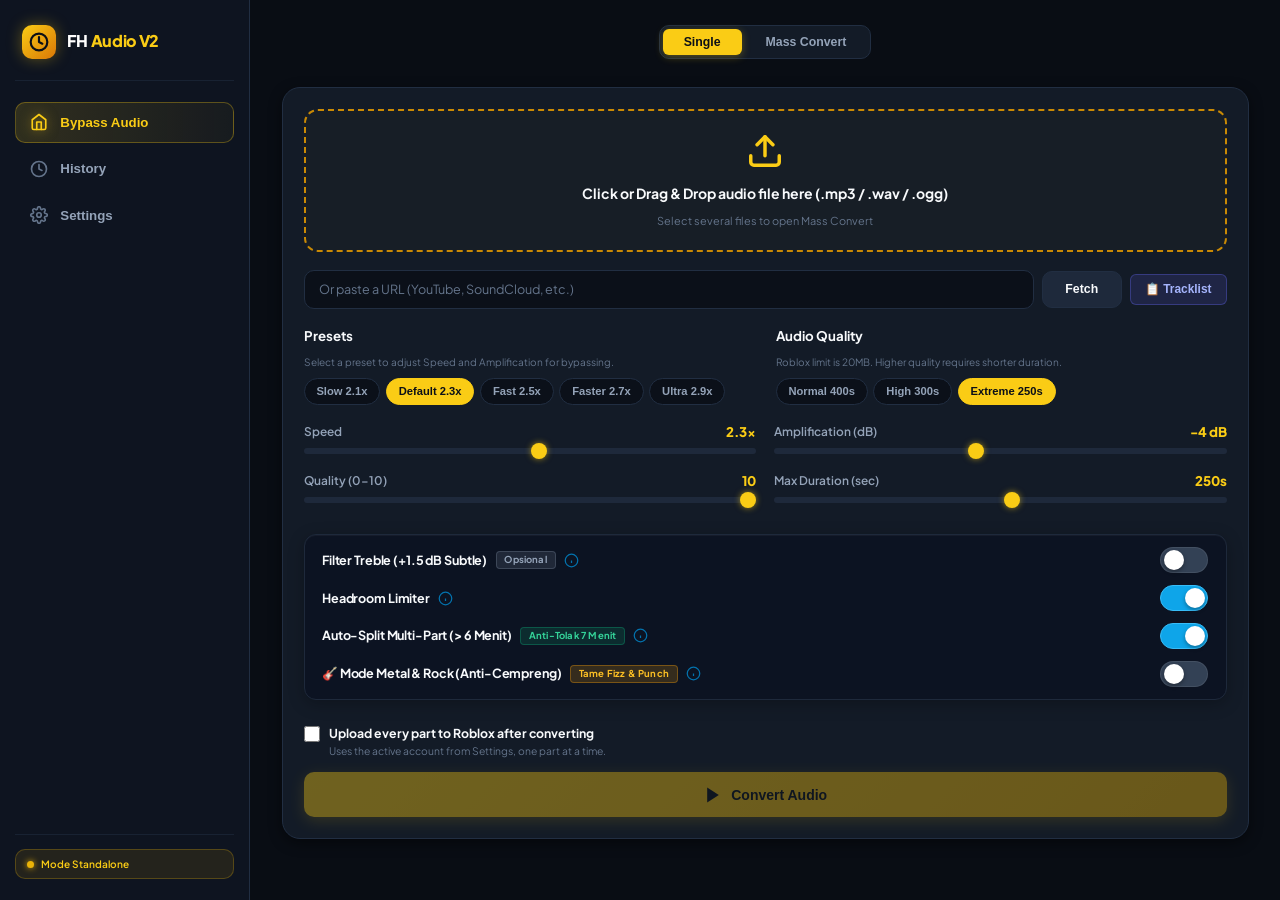
==== index.html @ b073d848 "docs(api): update tutorial navigation to match exact modern Creator Hub UI (All tools -> API Keys an" ====
<!DOCTYPE html>
<html lang="id">
<head>
  <meta charset="UTF-8" />
  <meta name="viewport" content="width=device-width, initial-scale=1.0" />
  <title>FH Audio V2 - Roblox Stealth Audio Engine</title>
  <meta name="description" content="Aplikasi studio audio Roblox V2: Anti-Moderation Stealth Scene Naming, Pemotong waveform presisi, Bypass Speed-up, Multi-Part, dan Open Cloud Uploader." />

  <!-- Google Fonts -->
  <link rel="preconnect" href="https://fonts.googleapis.com">
  <link rel="preconnect" href="https://fonts.gstatic.com" crossorigin>
  <link href="https://fonts.googleapis.com/css2?family=Plus+Jakarta+Sans:wght@400;500;600;700;800&family=JetBrains+Mono:wght@500;700&display=swap" rel="stylesheet">

  <!-- Main Styling -->
  <link rel="stylesheet" href="./src/styles/main.css?v=7" />
</head>
<body>

  <div class="app-wrapper">
    <!-- ==========================================
         SIDEBAR NAVIGATION
         ========================================== -->
    <aside class="sidebar">
      <div class="brand-section">
        <div class="brand-icon">
          <svg width="20" height="20" viewBox="0 0 24 24" fill="none" stroke="currentColor" stroke-width="2.6" stroke-linecap="round" stroke-linejoin="round">
            <circle cx="12" cy="12" r="10"></circle>
            <polyline points="12 6 12 12 16 14"></polyline>
          </svg>
        </div>
        <div class="brand-text">
          <div class="brand-title">FH <span>Audio V2</span></div>
        </div>
      </div>

      <!-- Navigation Tabs -->
      <nav class="sidebar-nav">
        <button type="button" id="navBypass" class="nav-item active">
          <svg width="18" height="18" viewBox="0 0 24 24" fill="none" stroke="currentColor" stroke-width="2.2" stroke-linecap="round" stroke-linejoin="round">
            <path d="M3 9l9-7 9 7v11a2 2 0 0 1-2 2H5a2 2 0 0 1-2-2z"></path>
            <polyline points="9 22 9 12 15 12 15 22"></polyline>
          </svg>
          <span>Bypass Audio</span>
        </button>

        <button type="button" id="navHistory" class="nav-item">
          <svg width="18" height="18" viewBox="0 0 24 24" fill="none" stroke="currentColor" stroke-width="2.2" stroke-linecap="round" stroke-linejoin="round">
            <circle cx="12" cy="12" r="10"></circle>
            <polyline points="12 6 12 12 16 14"></polyline>
          </svg>
          <span>History</span>
        </button>

        <button type="button" id="navSettings" class="nav-item">
          <svg width="18" height="18" viewBox="0 0 24 24" fill="none" stroke="currentColor" stroke-width="2.2" stroke-linecap="round" stroke-linejoin="round">
            <circle cx="12" cy="12" r="3"></circle>
            <path d="M19.4 15a1.65 1.65 0 0 0 .33 1.82l.06.06a2 2 0 0 1 0 2.83 2 2 0 0 1-2.83 0l-.06-.06a1.65 1.65 0 0 0-1.82-.33 1.65 1.65 0 0 0-1 1.51V21a2 2 0 0 1-2 2 2 2 0 0 1-2-2v-.09A1.65 1.65 0 0 0 9 19.4a1.65 1.65 0 0 0-1.82.33l-.06.06a2 2 0 0 1-2.83 0 2 2 0 0 1 0-2.83l.06-.06a1.65 1.65 0 0 0 .33-1.82 1.65 1.65 0 0 0-1.51-1H3a2 2 0 0 1-2-2 2 2 0 0 1 2-2h.09A1.65 1.65 0 0 0 4.6 9a1.65 1.65 0 0 0-.33-1.82l-.06-.06a2 2 0 0 1 0-2.83 2 2 0 0 1 2.83 0l.06.06a1.65 1.65 0 0 0 1.82.33H9a1.65 1.65 0 0 0 1-1.51V3a2 2 0 0 1 2-2 2 2 0 0 1 2 2v.09a1.65 1.65 0 0 0 1 1.51 1.65 1.65 0 0 0 1.82-.33l.06-.06a2 2 0 0 1 2.83 0 2 2 0 0 1 0 2.83l-.06.06a1.65 1.65 0 0 0-.33 1.82V9a1.65 1.65 0 0 0 1.51 1H21a2 2 0 0 1 2 2 2 2 0 0 1-2 2h-.09a1.65 1.65 0 0 0-1.51 1z"></path>
          </svg>
          <span>Settings</span>
        </button>
      </nav>

      <!-- Sidebar Footer (Server Status) -->
      <div class="sidebar-footer">
        <div id="sidebarServerStatus" class="server-status-pill online" title="Status koneksi server lokal (Port 5520)">
          <span class="status-indicator-dot"></span>
          <span id="serverStatusText" class="server-status-label">Server: Terhubung</span>
        </div>
      </div>
    </aside>

    <!-- ==========================================
         MAIN CONTENT AREA
         ========================================== -->
    <main class="main-content custom-scroll">

      <!-- ==========================================
           TAB 1: BYPASS AUDIO
           ========================================== -->
      <section id="viewBypass" class="view-panel active">
        <!-- Top Mode Switcher Bar -->
        <div class="mode-switcher-bar">
          <div class="mode-pills-wrap">
            <button type="button" id="btnModeSingle" class="mode-pill-btn active">Single</button>
            <button type="button" id="btnModeMass" class="mode-pill-btn">Mass Convert</button>
          </div>
        </div>

        <!-- SINGLE CONVERT PANEL -->
        <div id="singleConvertPanel" class="bypass-card">
          <!-- Drop Zone Area -->
          <div id="dropZone" class="dropzone-box">
            <!-- Empty state -->
            <div id="dropzoneEmptyContent" class="dropzone-content-block">
              <div class="dropzone-icon">
                <svg width="38" height="38" viewBox="0 0 24 24" fill="none" stroke="currentColor" stroke-width="2.2" stroke-linecap="round" stroke-linejoin="round">
                  <path d="M21 15v4a2 2 0 0 1-2 2H5a2 2 0 0 1-2-2v-4"></path>
                  <polyline points="17 8 12 3 7 8"></polyline>
                  <line x1="12" y1="3" x2="12" y2="15"></line>
                </svg>
              </div>
              <div class="dropzone-title">Click or Drag &amp; Drop audio file here (.mp3 / .wav / .ogg)</div>
              <div class="dropzone-sub">Select several files to open Mass Convert</div>
            </div>

            <!-- Loaded state (Shown when audio loaded / fetched) -->
            <div id="dropzoneLoadedContent" class="dropzone-content-block" style="display: none;">
              <div class="dropzone-icon loaded">
                <svg width="40" height="40" viewBox="0 0 24 24" fill="none" stroke="currentColor" stroke-width="2.2" stroke-linecap="round" stroke-linejoin="round">
                  <path d="M21 15v4a2 2 0 0 1-2 2H5a2 2 0 0 1-2-2v-4"></path>
                  <polyline points="17 8 12 3 7 8"></polyline>
                  <line x1="12" y1="3" x2="12" y2="15"></line>
                </svg>
              </div>
              <div id="dropzoneFileName" class="dropzone-filename-yellow">-</div>
            </div>

            <input type="file" id="fileInput" accept="audio/*" style="display: none;" />
          </div>

          <!-- URL Input & Fetch Row -->
          <div class="url-input-row">
            <div class="url-input-wrap">
              <input type="text" id="urlInput" class="url-input-field" placeholder="Or paste a URL (YouTube, SoundCloud, etc.)" autocomplete="off" />
            </div>
            <button type="button" id="btnFetch" class="btn-fetch">Fetch</button>
            <button type="button" id="btnToggleTracklist" class="btn-toggle-tracklist" title="Buka Pembagi Lagu per Tracklist / Chapter">
              📋 Tracklist
            </button>
          </div>

          <!-- Interactive Fetch Progress & Status Indicator -->
          <div id="fetchProgressCard" class="fetch-progress-card" style="display: none;">
            <div class="fetch-progress-top">
              <div class="fetch-progress-left">
                <span class="fetch-spinner-dot"></span>
                <span id="fetchProgressStatus" class="fetch-progress-status">Menghubungi YouTube...</span>
              </div>
              <span id="fetchProgressPercent" class="fetch-progress-percent">0%</span>
            </div>
            <div class="fetch-progress-track">
              <div id="fetchProgressBar" class="fetch-progress-bar" style="width: 0%;"></div>
            </div>
            <div id="fetchErrorBox" class="fetch-error-box" style="display: none;">
              <div class="fetch-error-content">
                <svg width="18" height="18" viewBox="0 0 24 24" fill="none" stroke="#ef4444" stroke-width="2.2"><circle cx="12" cy="12" r="10"></circle><line x1="12" y1="8" x2="12" y2="12"></line><line x1="12" y1="16" x2="12.01" y2="16"></line></svg>
                <span id="fetchErrorText" class="fetch-error-text">Gagal mengunduh audio.</span>
              </div>
              <div class="fetch-error-actions">
                <button type="button" id="btnFetchDownloadBat" class="btn-fetch-fallback" title="Unduh script .bat untuk download lokal">⬇ Unduh Script (.bat)</button>
                <button type="button" id="btnFetchCopyPs" class="btn-fetch-fallback" title="Salin perintah PowerShell untuk download lokal">📋 Salin PowerShell</button>
                <button type="button" id="btnFetchDismiss" class="btn-fetch-dismiss" title="Tutup">✕</button>
              </div>
            </div>
          </div>

          <!-- TRACKLIST SPLITTER PANEL (Option A) -->
          <div id="tracklistPanel" class="tracklist-panel" style="display: none;">
            <div class="tracklist-header-row">
              <div class="tracklist-header-left">
                <span class="tracklist-badge">ALBUM & PLAYLIST SPLITTER</span>
                <h3 class="tracklist-title">Bagi Otomatis Berdasarkan Tracklist</h3>
                <p class="tracklist-desc">Tempel daftar lagu & timestamp dari deskripsi YouTube (contoh: <code>00:00 | Silhouettes</code>). Sistem akan memotong setiap lagu secara presisi dan otomatis menerapkan stealth bypass ke Riwayat.</p>
              </div>
              <button type="button" id="btnCloseTracklist" class="btn-close-tracklist" title="Tutup panel tracklist">✕</button>
            </div>

            <div class="tracklist-input-group">
              <textarea id="tracklistInput" class="tracklist-textarea" rows="4" placeholder="Tempel tracklist di sini, contoh:
00:00 | Silhouettes
03:21 | Pen Y Fan
07:02 | Petrichor
11:41 | Spheres
15:19 | Wandering..."></textarea>
            </div>

            <!-- Detected Tracks Preview List -->
            <div id="tracklistPreviewBox" class="tracklist-preview-box" style="display: none;">
              <div class="tracklist-preview-header">
                <span id="tracklistCountLabel" class="tracklist-count-label">Daftar Lagu Terdeteksi (0 Track)</span>
                <span class="tracklist-hint">Tiap lagu otomatis mendapatkan Roblox Stealth Alias & masuk ke Riwayat</span>
              </div>
              <div id="tracklistItemsList" class="tracklist-items-list custom-scroll"></div>
            </div>

            <!-- Tracklist Action Button -->
            <div class="tracklist-actions-bar">
              <button type="button" id="btnProcessTracklist" class="btn-process-tracklist" disabled>
                ⚡ Potong & Bypass Semua Lagu (0 Track) ➔ History
              </button>
            </div>

            <!-- Tracklist Progress Box -->
            <div id="tracklistProgressBox" class="tracklist-progress-box" style="display: none;">
              <div class="tracklist-progress-header">
                <span id="tracklistProgressStatus" class="tracklist-progress-status">Memproses Lagu 1 dari 8...</span>
                <span id="tracklistProgressPercent" class="tracklist-progress-percent">0%</span>
              </div>
              <div class="tracklist-progress-track">
                <div id="tracklistProgressBar" class="tracklist-progress-fill" style="width: 0%;"></div>
              </div>
            </div>
          </div>

          <!-- Source Bar (Shown when audio loaded) -->
          <div id="sourceBar" class="source-bar" style="display: none;">
            <img id="sourceThumb" class="source-thumb" src="" alt="Thumbnail" />
            <div class="source-info">
              <span class="source-tag">SOURCE AUDIO</span>
              <div class="source-title-row">
                <span id="sourceTitle" class="source-title" title="Klik untuk mengedit judul">-</span>
                <input type="text" id="sourceTitleInput" class="source-title-input" style="display: none;" placeholder="Ketik judul audio..." />
                <button type="button" id="btnEditSourceTitle" class="btn-edit-title-icon" title="Edit judul audio">
                  <svg width="13" height="13" viewBox="0 0 24 24" fill="none" stroke="currentColor" stroke-width="2"><path d="M11 4H4a2 2 0 0 0-2 2v14a2 2 0 0 0 2 2h14a2 2 0 0 0 2-2v-7"></path><path d="M18.5 2.5a2.121 2.121 0 0 1 3 3L12 15l-4 1 1-4 9.5-9.5z"></path></svg>
                </button>
              </div>
            </div>
          </div>

          <!-- Auto Chapters Detected Banner -->
          <div id="chaptersAlertBanner" class="chapters-alert-banner" style="display: none;">
            <div class="chapters-alert-left">
              <div class="chapters-alert-icon">✨</div>
              <div class="chapters-alert-text">
                <div class="chapters-alert-title" id="chaptersAlertTitle">Terdeteksi Potongan Lagu (Chapters) Otomatis di Video Ini!</div>
                <div class="chapters-alert-sub" id="chaptersAlertSub">YouTube telah menyediakan pembagian bab untuk setiap lagu. Ingin potong otomatis menjadi lagu-lagu terpisah?</div>
              </div>
            </div>
            <div class="chapters-alert-actions">
              <button type="button" id="btnApplyAutoChapters" class="btn-apply-chapters">⚡ Ya, Potong Jadi Lagu Terpisah</button>
              <button type="button" id="btnDismissChapters" class="btn-dismiss-chapters">Biarkan 1 Lagu Utuh</button>
            </div>
          </div>

          <!-- Interactive Waveform Canvas Trimmer -->
          <div id="waveformCard" class="waveform-card" style="display: none;">
            <div class="waveform-header">
              <span class="waveform-instruction">Original Audio — drag the handles to cut, drag the selection to move it</span>
            </div>

            <!-- Waveform Canvas Box -->
            <div id="waveformContainer" class="waveform-container-outer">
              <canvas id="waveformCanvas" class="waveform-canvas"></canvas>
            </div>

            <!-- Dynamic Ruler ticks -->
            <div id="waveformRuler" class="waveform-ruler">
              <span>0:00</span>
              <span>0:30</span>
              <span>1:00</span>
              <span>1:30</span>
              <span>2:00</span>
              <span>2:30</span>
            </div>

            <!-- Trimmer Controls Bar -->
            <div class="trimmer-controls-bar">
              <div class="trimmer-play-row">
                <div class="trimmer-play-left">
                  <button type="button" id="btnCirclePlay" class="btn-circle-play" title="Putar / Jeda Seleksi">
                    <svg id="playIcon" width="18" height="18" viewBox="0 0 24 24" fill="currentColor">
                      <polygon points="5 3 19 12 5 21 5 3"></polygon>
                    </svg>
                    <svg id="pauseIcon" width="18" height="18" viewBox="0 0 24 24" fill="currentColor" style="display: none;">
                      <rect x="6" y="4" width="4" height="16"></rect>
                      <rect x="14" y="4" width="4" height="16"></rect>
                    </svg>
                  </button>
                  <button type="button" id="btnRestartStart" class="btn-restart-start" title="⏮ Putar dari Awal (Start Handle)">
                    <svg width="14" height="14" viewBox="0 0 24 24" fill="currentColor">
                      <polygon points="11 19 2 12 11 5 11 19"></polygon>
                      <polygon points="22 19 13 12 22 5 22 19"></polygon>
                      <line x1="2" y1="5" x2="2" y2="19" stroke="currentColor" stroke-width="2.5"></line>
                    </svg>
                  </button>
                  <div class="trimmer-time-display-wrap">
                    <span id="trimmerCurrTime" class="trimmer-curr-time">0:00.0</span>
                    <span class="trimmer-time-slash">/</span>
                    <span id="trimmerTotalTime" class="trimmer-total-time">3:05</span>
                  </div>
                </div>

                <!-- Preview Mode Selector (Original, Bypass DSP, Simulasi Roblox) -->
                <div class="preview-mode-switch-group">
                  <button type="button" class="btn-preview-mode active" data-mode="original" title="Dengarkan audio asli kecepatan 1.0x">Original</button>
                  <button type="button" class="btn-preview-mode" data-mode="bypass" title="Dengarkan audio dipercepat sesuai preset dengan limiter & filter">⚡ Bypass DSP</button>
                  <button type="button" class="btn-preview-mode" data-mode="roblox" title="Simulasi audio saat diperlambat di engine Roblox">🎮 Simulasi Roblox</button>
                </div>
              </div>

              <!-- Timecode inputs & snap buttons -->
              <div class="trimmer-timecode-inputs">
                <div class="timecode-block">
                  <span class="timecode-label">Start</span>
                  <input type="text" id="inputStartTime" class="timecode-input" value="0:00.0" />
                  <button type="button" id="btnSnapStart" class="btn-playhead-snap">⇥ at playhead</button>
                </div>
                <div class="timecode-block">
                  <span class="timecode-label">End</span>
                  <input type="text" id="inputEndTime" class="timecode-input" value="3:05.4" />
                  <button type="button" id="btnSnapEnd" class="btn-playhead-snap">at playhead ⇤</button>
                </div>
              </div>

              <!-- Dynamic status caption -->
              <div id="calcStatusText" class="trimmer-calc-status">
                Selected: <b>3:05.4</b> → about <b>1:20.6</b> after speed-up, 1 part
              </div>
            </div>
          </div>

          <!-- Presets & Quality Parameter Pills -->
          <div class="controls-grid">
            <!-- Left: Presets (Speed & Amplification) -->
            <div class="control-col">
              <div class="control-col-header">
                <span class="control-col-title">Presets</span>
              </div>
              <span class="control-col-sub">Select a preset to adjust Speed and Amplification for bypassing.</span>
              <div class="pills-row">
                <button type="button" class="btn-param-pill btn-preset-pill" data-speed="2.1" data-amp="-3">Slow 2.1x</button>
                <button type="button" class="btn-param-pill btn-preset-pill active" data-speed="2.3" data-amp="-4">Default 2.3x</button>
                <button type="button" class="btn-param-pill btn-preset-pill" data-speed="2.5" data-amp="-5">Fast 2.5x</button>
                <button type="button" class="btn-param-pill btn-preset-pill" data-speed="2.7" data-amp="-6">Faster 2.7x</button>
                <button type="button" class="btn-param-pill btn-preset-pill" data-speed="2.9" data-amp="-8">Ultra 2.9x</button>
              </div>
            </div>

            <!-- Right: Audio Quality (Max duration) -->
            <div class="control-col">
              <div class="control-col-header">
                <span class="control-col-title">Audio Quality</span>
              </div>
              <span class="control-col-sub">Roblox limit is 20MB. Higher quality requires shorter duration.</span>
              <div class="pills-row">
                <button type="button" class="btn-param-pill btn-quality-pill" data-duration="400">Normal 400s</button>
                <button type="button" class="btn-param-pill btn-quality-pill" data-duration="300">High 300s</button>
                <button type="button" class="btn-param-pill btn-quality-pill active" data-duration="250">Extreme 250s</button>
              </div>
            </div>
          </div>

          <!-- Sliders Grid -->
          <div class="sliders-grid">
            <!-- Speed Slider -->
            <div class="slider-item">
              <div class="slider-label-row">
                <span>Speed</span>
                <span id="valSpeed" class="slider-val-tag">2.3x</span>
              </div>
              <input type="range" id="sliderSpeed" class="custom-range" min="1.0" max="3.5" step="0.1" value="2.3" />
            </div>

            <!-- Amplification (dB) Slider -->
            <div class="slider-item">
              <div class="slider-label-row">
                <span>Amplification (dB)</span>
                <span id="valAmp" class="slider-val-tag">-4 dB</span>
              </div>
              <input type="range" id="sliderAmp" class="custom-range" min="-12" max="6" step="1" value="-4" />
            </div>

            <!-- Quality Slider -->
            <div class="slider-item">
              <div class="slider-label-row">
                <span>Quality (0-10)</span>
                <span id="valQuality" class="slider-val-tag">10</span>
              </div>
              <input type="range" id="sliderQuality" class="custom-range" min="1" max="10" step="1" value="10" />
            </div>

            <!-- Max Duration Slider -->
            <div class="slider-item">
              <div class="slider-label-row">
                <span>Max Duration (sec)</span>
                <span id="valMaxDuration" class="slider-val-tag">250s</span>
              </div>
              <input type="range" id="sliderMaxDuration" class="custom-range" min="60" max="420" step="10" value="250" />
            </div>
          </div>

          <!-- Kualitas Suara Bersih & Jernih (3 Saklar Pengaturan Baru) -->
          <div class="audio-enhancement-card">
            <!-- 1. Filter Treble (+1.5 dB Subtle) [Opsional] -->
            <div class="enhancement-row">
              <div class="enhancement-info-wrap">
                <span class="enhancement-title">Filter Treble (+1.5 dB Subtle)</span>
                <span class="badge-tag badge-optional">Opsional</span>
                <div class="info-tooltip-trigger" title="Dorongan lembut +1.5 dB pada 8000 Hz untuk cymbal drum dan vokal tanpa sibilance (desis tajam) saat diperlambat di Roblox. Status Default: OFF.">
                  <svg width="15" height="15" viewBox="0 0 24 24" fill="none" stroke="currentColor" stroke-width="2"><circle cx="12" cy="12" r="10"></circle><line x1="12" y1="16" x2="12" y2="12"></line><line x1="12" y1="8" x2="12.01" y2="8"></line></svg>
                </div>
              </div>
              <label class="ios-switch">
                <input type="checkbox" id="toggleTreble" />
                <span class="ios-slider"></span>
              </label>
            </div>

            <!-- 2. Headroom Limiter -->
            <div class="enhancement-row">
              <div class="enhancement-info-wrap">
                <span class="enhancement-title">Headroom Limiter</span>
                <div class="info-tooltip-trigger" title="True DynamicsCompressor (threshold -1.5 dB, ratio 20:1) yang aktif mencegah lonjakan gelombang suara melewati batas digital 0 dBFS (bebas kresek/clipping). Status Default: ON.">
                  <svg width="15" height="15" viewBox="0 0 24 24" fill="none" stroke="currentColor" stroke-width="2"><circle cx="12" cy="12" r="10"></circle><line x1="12" y1="16" x2="12" y2="12"></line><line x1="12" y1="8" x2="12.01" y2="8"></line></svg>
                </div>
              </div>
              <label class="ios-switch">
                <input type="checkbox" id="toggleLimiter" checked />
                <span class="ios-slider"></span>
              </label>
            </div>

            <!-- 3. Auto-Split Multi-Part (> 6 Menit) [Anti-Tolak 7 Menit] -->
            <div class="enhancement-row">
              <div class="enhancement-info-wrap">
                <span class="enhancement-title">Auto-Split Multi-Part (> 6 Menit)</span>
                <span class="badge-tag badge-anti-tolak">Anti-Tolak 7 Menit</span>
                <div class="info-tooltip-trigger" title="Otomatis memotong lagu panjang menjadi beberapa bagian aman jika melebihi 6 menit (360 detik) untuk mencegah penolakan Roblox. Status Default: ON.">
                  <svg width="15" height="15" viewBox="0 0 24 24" fill="none" stroke="currentColor" stroke-width="2"><circle cx="12" cy="12" r="10"></circle><line x1="12" y1="16" x2="12" y2="12"></line><line x1="12" y1="8" x2="12.01" y2="8"></line></svg>
                </div>
              </div>
              <label class="ios-switch">
                <input type="checkbox" id="toggleAutoSplit" checked />
                <span class="ios-slider"></span>
              </label>
            </div>

            <!-- 4. Mode Metal & Rock (Anti-Cempreng / Tame Fizz & Bass Punch) -->
            <div class="enhancement-row">
              <div class="enhancement-info-wrap">
                <span class="enhancement-title">🎸 Mode Metal & Rock (Anti-Cempreng)</span>
                <span class="badge-tag badge-anti-harsh">Tame Fizz & Punch</span>
                <div class="info-tooltip-trigger" title="Khusus lagu keras/metal: Meredam dengung gitar lebah (-2.5 dB @ 3.8 kHz) dan memberi dorongan bass punch (+2 dB @ 90 Hz) agar distorsi gitar empuk dan tidak cempreng/pecah di Roblox. Otomatis merekomendasikan kecepatan 2.1x dan Amp -5 dB.">
                  <svg width="15" height="15" viewBox="0 0 24 24" fill="none" stroke="currentColor" stroke-width="2"><circle cx="12" cy="12" r="10"></circle><line x1="12" y1="16" x2="12" y2="12"></line><line x1="12" y1="8" x2="12.01" y2="8"></line></svg>
                </div>
              </div>
              <label class="ios-switch">
                <input type="checkbox" id="toggleMetalMode" />
                <span class="ios-slider"></span>
              </label>
            </div>
          </div>

          <!-- Bottom Actions & Checkbox -->
          <div class="bypass-bottom-actions">
            <label class="checkbox-row">
              <input type="checkbox" id="chkAutoUpload" />
              <div class="checkbox-text-wrap">
                <span class="checkbox-main-text">Upload every part to Roblox after converting</span>
                <span class="checkbox-sub-text">Uses the active account from Settings, one part at a time.</span>
              </div>
            </label>

            <!-- Convert Button -->
            <button type="button" id="btnConvert" class="btn-convert-large" disabled>
              <svg width="20" height="20" viewBox="0 0 24 24" fill="currentColor">
                <polygon points="5 3 19 12 5 21 5 3"></polygon>
              </svg>
              <span>Convert Audio</span>
            </button>

            <!-- Conversion Progress Bar -->
            <div id="convertProgressWrap" class="convert-progress-wrap">
              <div class="convert-progress-bar">
                <div id="convertProgressFill" class="convert-progress-fill"></div>
              </div>
              <span id="convertProgressStatus" class="convert-progress-status">Memproses...</span>
            </div>

            <!-- Result Card (shown after conversion) -->
            <div id="resultCard" class="result-card">
              <div class="result-header">
                <span class="result-title">
                  <svg width="20" height="20" viewBox="0 0 24 24" fill="none" stroke="currentColor" stroke-width="2.5"><polyline points="20 6 9 17 4 12"></polyline></svg>
                  Konversi Berhasil Selesai!
                </span>
              </div>

              <div class="result-meta-grid">
                <div class="meta-chip">
                  <span class="meta-chip-label">Speed</span>
                  <span id="resultMetaSpeed" class="meta-chip-val">2.3x</span>
                </div>
                <div class="meta-chip">
                  <span class="meta-chip-label">Set in Roblox</span>
                  <span id="resultMetaRobloxSpeed" class="meta-chip-val">0.435</span>
                </div>
                <div class="meta-chip">
                  <span class="meta-chip-label">Volume</span>
                  <span id="resultMetaVol" class="meta-chip-val">-4 dB</span>
                </div>
                <div class="meta-chip">
                  <span class="meta-chip-label">Parts</span>
                  <span id="resultMetaParts" class="meta-chip-val">1 Part</span>
                </div>
              </div>

              <div class="result-actions-row">
                <button type="button" id="btnDownloadResultAudio" class="btn-result-action primary">
                  <svg width="16" height="16" viewBox="0 0 24 24" fill="none" stroke="currentColor" stroke-width="2.2"><path d="M21 15v4a2 2 0 0 1-2 2H5a2 2 0 0 1-2-2v-4"></path><polyline points="7 10 12 15 17 10"></polyline><line x1="12" y1="15" x2="12" y2="3"></line></svg>
                  Unduh Berkas Audio (.ogg)
                </button>
                <button type="button" id="btnUploadResultRoblox" class="btn-result-action">
                  <svg width="16" height="16" viewBox="0 0 24 24" fill="none" stroke="currentColor" stroke-width="2.2"><polyline points="16 16 12 12 8 16"></polyline><line x1="12" y1="12" x2="12" y2="21"></line><path d="M20.39 18.39A5 5 0 0 0 18 9h-1.26A8 8 0 1 0 3 16.3"></path><polyline points="16 16 12 12 8 16"></polyline></svg>
                  Upload ke Roblox
                </button>
                <button type="button" id="btnOpenInHistory" class="btn-result-action">
                  <svg width="16" height="16" viewBox="0 0 24 24" fill="none" stroke="currentColor" stroke-width="2.2"><circle cx="12" cy="12" r="10"></circle><polyline points="12 6 12 12 16 14"></polyline></svg>
                  Buka di History
                </button>
              </div>
            </div>
          </div>
        </div>

        <!-- MASS CONVERT PANEL -->
        <div id="massConvertPanel" class="bypass-card mass-convert-wrap">
          <div class="mass-convert-header" style="margin-bottom: 0.5rem;">
            <div style="display: flex; align-items: center; gap: 0.6rem;">
              <span style="font-size: 1.15rem; font-weight: 800; color: var(--accent-gold);">Mass Convert &amp; Batch YouTube</span>
            </div>
            <p style="color: var(--text-muted); font-size: 0.82rem; margin: 0.35rem 0 0 0; line-height: 1.4;">
              Konversi banyak lagu full sekaligus tanpa waveform. Otomatis menerapkan bypass (Speed 2.3x, Gain -4 dB, OGG Vorbis) dan langsung tersimpan rapi ke <b>folder Downloads</b> serta <b>Conversion History</b>.
            </p>
          </div>

          <!-- YouTube URLs Multi-line Input Box -->
          <div id="batchUrlContainer" class="batch-url-container" style="display: flex; margin-top: 0;">
            <div class="batch-url-header">
              <span class="batch-url-title">
                <svg width="17" height="17" viewBox="0 0 24 24" fill="none" stroke="currentColor" stroke-width="2.2"><path d="M10 13a5 5 0 0 0 7.54.54l3-3a5 5 0 0 0-7.07-7.07l-1.72 1.71"></path><path d="M14 11a5 5 0 0 0-7.54-.54l-3 3a5 5 0 0 0 7.07 7.07l1.71-1.71"></path></svg>
                Daftar Link YouTube (1 Baris = 1 Link)
              </span>
            </div>
            <textarea id="batchUrlTextarea" class="batch-url-textarea" rows="7" placeholder="Tempel daftar link YouTube di sini (1 link per baris)...">https://www.youtube.com/watch?v=lCM2YxDg6OQ
https://www.youtube.com/watch?v=Qcp17QPN72Q
https://www.youtube.com/watch?v=rmFWsIIuMbA
https://www.youtube.com/watch?v=_3P26FaPxgk
https://www.youtube.com/watch?v=kINkBXS_YZY
https://www.youtube.com/watch?v=-Lhx0yTjSac
https://www.youtube.com/watch?v=v_XhxONGEJc
https://www.youtube.com/watch?v=cWE0sSZ9yLc
https://www.youtube.com/watch?v=cVtcbqXK42I
https://www.youtube.com/watch?v=JXukrO-yF7g
https://www.youtube.com/watch?v=71slUkcCMpY</textarea>
            <div class="batch-url-actions">
              <div class="batch-preset-info">
                Preset Default: <b>Speed 2.3x</b> | <b>Volume -4 dB</b> | <b>OGG Vorbis</b> | <b>Auto-split 250s</b>
              </div>
              <button type="button" id="btnStartBatchConvert" class="btn-start-batch">
                <svg width="15" height="15" viewBox="0 0 24 24" fill="currentColor"><polygon points="5 3 19 12 5 21 5 3"/></svg>
                <span>Mulai Mass Convert (11 Lagu)</span>
              </button>
            </div>

            <!-- Batch Progress Block -->
            <div id="batchProgressBlock" class="batch-progress-block" style="display: none;">
              <div class="batch-progress-header">
                <span id="batchProgressCurrentTitle" class="batch-progress-title">Memproses...</span>
                <span id="batchProgressPercent" class="batch-progress-pct">0%</span>
              </div>
              <div class="batch-progress-bar-bg">
                <div id="batchProgressFill" class="batch-progress-bar-fill" style="width: 0%;"></div>
              </div>
              <div id="batchQueueStatusList" class="batch-queue-status-list custom-scroll"></div>
            </div>
          </div>

          <!-- Divider -->
          <div style="display: flex; align-items: center; gap: 0.75rem; margin: 0.5rem 0;">
            <div style="flex: 1; height: 1px; background: rgba(255, 255, 255, 0.08);"></div>
            <span style="font-size: 0.75rem; color: #64748b; font-weight: 700; text-transform: uppercase; letter-spacing: 0.05em;">Atau Drag &amp; Drop Berkas Audio Lokal</span>
            <div style="flex: 1; height: 1px; background: rgba(255, 255, 255, 0.08);"></div>
          </div>

          <!-- Dropzone Box for Local Audio Files -->
          <div class="dropzone-box">
            <div class="dropzone-icon">
              <svg width="38" height="38" viewBox="0 0 24 24" fill="none" stroke="currentColor" stroke-width="2.2"><path d="M21 15v4a2 2 0 0 1-2 2H5a2 2 0 0 1-2-2v-4"></path><polyline points="17 8 12 3 7 8"></polyline><line x1="12" y1="3" x2="12" y2="15"></line></svg>
            </div>
            <div class="dropzone-title">Seret beberapa file audio sekaligus ke sini (.mp3 / .wav / .ogg)</div>
            <div class="dropzone-sub">Mendukung banyak file lokal sekaligus</div>
          </div>

          <div id="batchQueueList" class="batch-queue-list"></div>
        </div>
      </section>

      <!-- ==========================================
           TAB 2: CONVERSION HISTORY
           ========================================== -->
      <section id="viewHistory" class="view-panel">
        <!-- History Top Header -->
        <div class="history-header-row">
          <h2 class="history-page-title">Conversion History</h2>
          <div class="history-top-actions">
            <button type="button" id="btnHistoryCheckAll" class="btn-top-export btn-export-secondary" title="Sinkronkan status moderasi semua lagu langsung dengan database Roblox Open Cloud">
              <svg width="14" height="14" viewBox="0 0 24 24" fill="none" stroke="currentColor" stroke-width="2.2"><path d="M23 4v6h-6"></path><path d="M20.49 15a9 9 0 1 1-2.12-9.36L23 10"></path></svg>
              <span>Cek Status Roblox</span>
            </button>
            <button type="button" id="btnHistoryUploadAll" class="btn-top-upload-all">
              <svg width="16" height="16" viewBox="0 0 24 24" fill="none" stroke="currentColor" stroke-width="2.2"><path d="M21 15v4a2 2 0 0 1-2 2H5a2 2 0 0 1-2-2v-4"></path><polyline points="17 8 12 3 7 8"></polyline><line x1="12" y1="3" x2="12" y2="15"></line></svg>
              <span id="btnHistoryUploadAllText">Upload all (58)</span>
            </button>
            <button type="button" id="btnHistoryExportTxtSimple" class="btn-top-export btn-export-highlight" title="Ekspor daftar simpel: Hanya Judul & Raw Asset ID ke .txt">
              <svg width="15" height="15" viewBox="0 0 24 24" fill="none" stroke="currentColor" stroke-width="2.2"><path d="M14 2H6a2 2 0 0 0-2 2v16a2 2 0 0 0 2 2h12a2 2 0 0 0 2-2V8z"></path><polyline points="14 2 14 8 20 8"></polyline><line x1="16" y1="13" x2="8" y2="13"></line><line x1="16" y1="17" x2="8" y2="17"></line></svg>
              <span>Export TXT Simple</span>
            </button>
            <button type="button" id="btnHistoryExportTxt" class="btn-top-export btn-export-secondary" title="Ekspor riwayat lengkap beserta detail Roblox config ke .txt">
              <span>TXT Lengkap</span>
            </button>
            <button type="button" id="btnHistoryExportCsv" class="btn-top-export btn-export-secondary" title="Ekspor ke format spreadsheet CSV">
              <svg width="14" height="14" viewBox="0 0 24 24" fill="none" stroke="currentColor" stroke-width="2.2"><path d="M21 15v4a2 2 0 0 1-2 2H5a2 2 0 0 1-2-2v-4"></path><polyline points="7 10 12 15 17 10"></polyline><line x1="12" y1="15" x2="12" y2="3"></line></svg>
              <span>CSV</span>
            </button>
          </div>
        </div>

        <!-- 3 Stats Cards -->
        <div class="stats-cards-grid">
          <div class="stat-card">
            <span id="statSongs" class="stat-num">0</span>
            <span class="stat-label">SONGS</span>
          </div>
          <div class="stat-card">
            <span id="statParts" class="stat-num">0</span>
            <span class="stat-label">TOTAL PARTS</span>
          </div>
          <div class="stat-card">
            <span id="statUploaded" class="stat-num gold">0</span>
            <span class="stat-label">UPLOADED</span>
          </div>
        </div>

        <!-- Status Filter Tabs -->
        <div class="filter-tabs-row">
          <button type="button" id="tabFilterAll" class="filter-tab-pill active">
            <span>All</span>
            <span class="filter-badge">0</span>
          </button>
          <button type="button" id="tabFilterApproved" class="filter-tab-pill approved">
            <span>Approved</span>
            <span class="filter-badge">0</span>
          </button>
          <button type="button" id="tabFilterRejected" class="filter-tab-pill rejected">
            <span>Rejected</span>
            <span class="filter-badge">0</span>
          </button>
          <button type="button" id="tabFilterReviewing" class="filter-tab-pill reviewing">
            <span>Reviewing</span>
            <span class="filter-badge">0</span>
          </button>
          <button type="button" id="tabFilterUnchecked" class="filter-tab-pill unchecked">
            <span>Unchecked</span>
            <span class="filter-badge">0</span>
          </button>
        </div>

        <!-- Search Bar -->
        <div class="history-search-bar">
          <svg class="history-search-icon" width="16" height="16" viewBox="0 0 24 24" fill="none" stroke="currentColor" stroke-width="2.2"><circle cx="11" cy="11" r="8"></circle><line x1="21" y1="21" x2="16.65" y2="16.65"></line></svg>
          <input type="text" id="historySearchInput" class="history-search-input" placeholder="Search by song or part name..." />
        </div>

        <!-- History Cards List Container -->
        <div id="historyList" class="history-list"></div>
      </section>

      <!-- ==========================================
           TAB 3: SETTINGS
           ========================================== -->
      <section id="viewSettings" class="view-panel">
        <!-- Section 1: Roblox API Accounts -->
        <div class="settings-card">
          <div class="settings-header-row">
            <div>
              <h2 class="settings-section-title">Roblox API Accounts</h2>
              <p class="settings-section-sub">Save several Open Cloud API Keys and pick which one is active. The active account is used when you press "Upload to Roblox" in the History tab. Keys are stored only on this device.</p>
            </div>
            <div class="settings-actions-wrap">
              <button type="button" id="btnToggleApiTutorial" class="btn-tutorial-toggle" title="Lihat panduan cara mendapatkan Roblox Open Cloud API Key">
                <svg width="15" height="15" viewBox="0 0 24 24" fill="none" stroke="currentColor" stroke-width="2.2"><circle cx="12" cy="12" r="10"></circle><path d="M9.09 9a3 3 0 0 1 5.83 1c0 2-3 3-3 3"></path><line x1="12" y1="17" x2="12.01" y2="17"></line></svg>
                <span>Cara mendapatkan API</span>
              </button>
              <button type="button" id="btnOpenAddAccount" class="btn-add-account">
                <svg width="16" height="16" viewBox="0 0 24 24" fill="none" stroke="currentColor" stroke-width="2.6"><line x1="12" y1="5" x2="12" y2="19"></line><line x1="5" y1="12" x2="19" y2="12"></line></svg>
                <span>+ Add account</span>
              </button>
            </div>
          </div>

          <!-- Accounts List -->
          <div id="accountsList" class="accounts-list"></div>

          <!-- Tutorial: Cara Mendapatkan Roblox Open Cloud API Key (Default Hidden, muncul saat tombol diklik) -->
          <div id="apiTutorialBox" class="api-tutorial-box" style="display: none;">
            <div class="api-tutorial-header">
              <div class="api-tutorial-title-row">
                <span class="api-tutorial-badge">PANDUAN RESMI TERBARU</span>
                <h4 class="api-tutorial-title">Cara Membuat Roblox Open Cloud API Key (User &amp; Group)</h4>
              </div>
              <div class="api-tutorial-header-actions">
                <a href="https://create.roblox.com/dashboard/credentials" target="_blank" rel="noopener noreferrer" class="btn-open-roblox-hub" title="Buka Roblox Creator Hub di tab baru">
                  <span>Buka Roblox Creator Hub</span>
                  <svg width="13" height="13" viewBox="0 0 24 24" fill="none" stroke="currentColor" stroke-width="2.5"><path d="M18 13v6a2 2 0 0 1-2 2H5a2 2 0 0 1-2-2V8a2 2 0 0 1 2-2h6"></path><polyline points="15 3 21 3 21 9"></polyline><line x1="10" y1="14" x2="21" y2="3"></line></svg>
                </a>
                <button type="button" id="btnCloseApiTutorial" class="btn-close-tutorial" title="Tutup panduan">✕</button>
              </div>
            </div>

            <!-- Tab Switcher User vs Group -->
            <div class="api-tutorial-tabs-row">
              <button type="button" id="btnTutorTabUser" class="tutor-type-pill active">
                <span>👤 Akun Pribadi (User ID)</span>
              </button>
              <button type="button" id="btnTutorTabGroup" class="tutor-type-pill">
                <span>👥 Akun Group / Studio (Group ID)</span>
              </button>
            </div>

            <!-- Panel 1: Akun Pribadi (User) -->
            <div id="panelTutorUser" class="tutor-tab-panel">
              <div class="api-tutorial-steps">
                <div class="api-step-item">
                  <div class="api-step-num">1</div>
                  <div class="api-step-content">
                    <div class="api-step-heading">Pastikan Akun Pribadi di Kiri Atas</div>
                    <div class="api-step-desc">Buka <b>create.roblox.com</b>. Di bawah logo <b>ROBLOX CREATOR</b> (pojok kiri atas), pastikan nama akun profil pribadi Anda yang terpilih (contoh: <code>Feyhams ∨</code>).</div>
                  </div>
                </div>

                <div class="api-step-item highlight">
                  <div class="api-step-num highlight">2</div>
                  <div class="api-step-content">
                    <div class="api-step-heading">Klik "... All tools" ➔ "API Keys"</div>
                    <div class="api-step-desc">Di menu samping kiri, klik tombol <b>"... All tools"</b>. Pada jendela panel yang muncul, di bawah kolom <b>Creations</b>, klik <b>"API Keys"</b> (di atas <i>OAuth 2.0 apps</i>).</div>
                  </div>
                </div>

                <div class="api-step-item">
                  <div class="api-step-num">3</div>
                  <div class="api-step-content">
                    <div class="api-step-heading">Klik "Create API Key"</div>
                    <div class="api-step-desc">Klik tombol biru <b>"Create API Key"</b> di kanan atas. Isi kolom <b>Name</b> bebas (contoh: <code>FH Audio User</code>).</div>
                  </div>
                </div>

                <div class="api-step-item highlight">
                  <div class="api-step-num highlight">4</div>
                  <div class="api-step-content">
                    <div class="api-step-heading">Izin Assets (Wajib)</div>
                    <div class="api-step-desc">
                      Di <b>Access Permissions</b>, klik <b>"Add API System"</b> / <b>"Select API System"</b> ➔ pilih <b>Assets</b>. Centang kedua izin berikut:
                      <div class="api-perm-pills">
                        <span class="perm-pill">✓ asset:read</span>
                        <span class="perm-pill">✓ asset:write</span>
                      </div>
                    </div>
                  </div>
                </div>

                <div class="api-step-item">
                  <div class="api-step-num">5</div>
                  <div class="api-step-content">
                    <div class="api-step-heading">IP Security &amp; Salin Kunci</div>
                    <div class="api-step-desc">
                      Di <b>Security / IP Restrictions</b>, pilih <b>No IP Restrictions</b> (atau masukkan <code>0.0.0.0/0</code>) agar request upload web tidak diblokir. Klik <b>"Save &amp; Generate Key"</b> lalu langsung <b>Salin (Copy)</b> kodenya.
                    </div>
                  </div>
                </div>

                <div class="api-step-item">
                  <div class="api-step-num">6</div>
                  <div class="api-step-content">
                    <div class="api-step-heading">Simpan ke FH Audio</div>
                    <div class="api-step-desc">
                      Klik <b>+ Add account</b> di atas ➔ Creator Type: <b>User ID</b> ➔ Masukkan ID dari URL profil Anda (<code>roblox.com/users/<b>[ID]</b>/profile</code>) dan tempelkan API Key!
                    </div>
                  </div>
                </div>
              </div>
            </div>

            <!-- Panel 2: Akun Group / Studio -->
            <div id="panelTutorGroup" class="tutor-tab-panel" style="display: none;">
              <div class="api-tutorial-steps">
                <div class="api-step-item highlight">
                  <div class="api-step-num highlight">1</div>
                  <div class="api-step-content">
                    <div class="api-step-heading">GANTI DROPDOWN PROFIL KE GROUP</div>
                    <div class="api-step-desc">
                      Buka <b>create.roblox.com</b>. Di bawah logo <b>ROBLOX CREATOR</b> (pojok kiri atas), klik dropdown akun Anda (contoh: <code>Feyhams ∨</code>) ➔ <b>PILIH NAMA GROUP ANDA</b>. Halaman akan beralih ke dashboard Group tersebut!
                    </div>
                  </div>
                </div>

                <div class="api-step-item highlight">
                  <div class="api-step-num highlight">2</div>
                  <div class="api-step-content">
                    <div class="api-step-heading">Klik "... All tools" ➔ "API Keys"</div>
                    <div class="api-step-desc">Di menu samping kiri, klik <b>"... All tools"</b>. Pada jendela panel yang muncul, di bawah kolom <b>Creations</b>, klik <b>"API Keys"</b>.</div>
                  </div>
                </div>

                <div class="api-step-item">
                  <div class="api-step-num">3</div>
                  <div class="api-step-content">
                    <div class="api-step-heading">Klik "Create API Key"</div>
                    <div class="api-step-desc">Klik tombol biru <b>"Create API Key"</b>. Beri nama bebas (contoh: <code>FH Audio Group</code>). <i>(Catatan: Akun Anda harus Owner Group atau Admin dengan hak akses Open Cloud)</i>.</div>
                  </div>
                </div>

                <div class="api-step-item highlight">
                  <div class="api-step-num highlight">4</div>
                  <div class="api-step-content">
                    <div class="api-step-heading">Izin Assets (Wajib)</div>
                    <div class="api-step-desc">
                      Di <b>Access Permissions</b>, klik <b>"Add API System"</b> / <b>"Select API System"</b> ➔ pilih <b>Assets</b>. Centang kedua izin:
                      <div class="api-perm-pills">
                        <span class="perm-pill">✓ asset:read</span>
                        <span class="perm-pill">✓ asset:write</span>
                      </div>
                    </div>
                  </div>
                </div>

                <div class="api-step-item">
                  <div class="api-step-num">5</div>
                  <div class="api-step-content">
                    <div class="api-step-heading">IP Security &amp; Salin Kunci</div>
                    <div class="api-step-desc">
                      Di <b>Security / IP Restrictions</b>, pilih <b>No IP Restrictions</b> (atau masukkan <code>0.0.0.0/0</code>). Klik <b>"Save &amp; Generate Key"</b> lalu langsung <b>Salin (Copy)</b> kodenya.
                    </div>
                  </div>
                </div>

                <div class="api-step-item">
                  <div class="api-step-num">6</div>
                  <div class="api-step-content">
                    <div class="api-step-heading">Simpan ke FH Audio</div>
                    <div class="api-step-desc">
                      Klik <b>+ Add account</b> di atas ➔ Creator Type: <b>Group ID</b> ➔ Masukkan ID dari URL group Anda (<code>roblox.com/groups/<b>[ID]</b>/...</code>) dan tempelkan API Key!
                    </div>
                  </div>
                </div>
              </div>
            </div>

            <!-- Petunjuk ID Cepat -->
            <div class="api-id-helper-box">
              <span style="font-size: 1.15rem; line-height: 1;">💡</span>
              <div style="display: flex; flex-direction: column; gap: 0.25rem;">
                <span style="font-weight: 700; color: #f8fafc;">Cara Mengetahui Target ID Anda di Roblox:</span>
                <span>• <b>User ID:</b> Buka profil Roblox Anda di browser ➔ lihat link URL: <code>roblox.com/users/<b>283131443</b>/profile</code> (angka tersebut adalah User ID).</span>
                <span>• <b>Group ID:</b> Buka halaman Group Anda di browser ➔ lihat link URL: <code>roblox.com/groups/<b>12345678</b>/Nama-Group</code> (angka tersebut adalah Group ID).</span>
                <span>• <b>Penting:</b> Pastikan memilih <b>"No IP Restrictions"</b> saat membuat API Key agar pengunggahan audio dari browser/web hosting tidak terblokir firewall IP Roblox.</span>
              </div>
            </div>
          </div>
        </div>

        <!-- Section 2: Roblox Upload Naming -->
        <!-- Section 2: Roblox Upload Stealth Naming -->
        <div class="settings-card">
          <div>
            <h2 class="settings-section-title">Roblox Upload & Anti-Moderation</h2>
            <p class="settings-section-sub">Atur penamaan otomatis aset audio saat diunggah ke Roblox untuk meloloskan moderasi teks hak cipta. Judul asli lagu Anda tetap tersimpan utuh di Riwayat dan Ekspor.</p>
          </div>

          <div style="display: flex; flex-direction: column; gap: 1rem; margin-top: 0.5rem;">
            <div class="form-group" style="display:flex; flex-direction:column; gap:0.35rem;">
              <label class="form-label" for="selNamingMode" style="font-size:0.85rem; font-weight:700; color:#e2e8f0;">Mode Penamaan di Roblox</label>
              <select id="selNamingMode" class="form-select" style="background:#090d16; border:1px solid #1e293b; color:#fff; padding:0.6rem 0.8rem; border-radius:8px; font-size:0.88rem;">
                <option value="stealth_scene" selected>🛡️ Mode Stealth Scene / Place (Anti-Tolak Roblox - Rekomendasi)</option>
                <option value="original_song">⚠️ Judul Asli Lagu (Rawan Ditolak Moderasi Hak Cipta)</option>
              </select>
            </div>

            <div id="boxStealthOptions" style="display: grid; grid-template-columns: 1fr 1fr; gap: 0.75rem;">
              <div class="form-group" style="display:flex; flex-direction:column; gap:0.35rem;">
                <label class="form-label" for="selSceneCategory" style="font-size:0.85rem; font-weight:700; color:#e2e8f0;">Kategori Scene</label>
                <select id="selSceneCategory" class="form-select" style="background:#090d16; border:1px solid #1e293b; color:#fff; padding:0.6rem 0.8rem; border-radius:8px; font-size:0.88rem;">
                  <option value="all" selected>Semua Tema (Acak Alami)</option>
                  <option value="action">Action & Battle (Boss_Arena, Combat_Zone...)</option>
                  <option value="cyber">Cyber & Sci-Fi (Cyber_City, Neon_District...)</option>
                  <option value="fantasy">Fantasy & Adventure (Ancient_Temple, Castle_Ruins...)</option>
                  <option value="ambient">Chill & Ambient (Main_Lobby, Sunset_Breeze...)</option>
                </select>
              </div>

              <div class="form-group" style="display:flex; flex-direction:column; gap:0.35rem;">
                <label class="form-label" for="inpAliasPrefix" style="font-size:0.85rem; font-weight:700; color:#e2e8f0;">Prefix Aset</label>
                <input type="text" id="inpAliasPrefix" value="BGM" placeholder="BGM" style="background:#090d16; border:1px solid #1e293b; color:#fff; padding:0.6rem 0.8rem; border-radius:8px; font-size:0.88rem;" />
              </div>
            </div>

            <label class="checkbox-row">
              <input type="checkbox" id="chkPartNumber" checked />
              <div class="checkbox-text-wrap">
                <span class="checkbox-main-text">Nomor Part (_Part1, _Part2)</span>
                <span class="checkbox-sub-text">Sertakan akhiran nomor part agar memudahkan pengurutan di Roblox Studio.</span>
              </div>
            </label>
          </div>

          <div class="naming-preview-box" style="margin-top: 1rem;">
            <span class="naming-preview-tag">Preview Nama yang Diterima Roblox</span>
            <div id="namingPreview" class="naming-preview-code">
              BGM_Cyber_City_Part1<br>
              BGM_Cyber_City_Part2
            </div>
            <span class="naming-preview-hint">✓ Roblox hanya menerima nama scene musik game alami di atas. Judul asli lagu tetap tersimpan lengkap di Riwayat dan Ekspor Anda.</span>
          </div>
        </div>
      </section>

    </main>
  </div>

  <!-- ==========================================
       MODAL: ADD / EDIT ROBLOX ACCOUNT
       ========================================== -->
  <div id="modalAccount" class="modal-backdrop">
    <div class="modal-dialog">
      <div class="modal-header">
        <h3 id="modalTitle" class="modal-title">Add Roblox API Account</h3>
        <button type="button" id="btnCloseModal" class="btn-close-modal">✕</button>
      </div>

      <form id="formAccount" style="display: flex; flex-direction: column; gap: 1rem;">
        <input type="hidden" id="accEditId" />

        <div class="modal-form-col">
          <label class="modal-label" for="accNameInput">Account Label / Name</label>
          <input type="text" id="accNameInput" class="modal-input" placeholder="e.g. Akun Utama / Main Account" required />
        </div>

        <div style="display: grid; grid-template-columns: 1fr 1fr; gap: 0.75rem;">
          <div class="modal-form-col">
            <label class="modal-label" for="accCreatorType">Creator Type</label>
            <select id="accCreatorType" class="modal-input">
              <option value="user">User ID</option>
              <option value="group">Group ID</option>
            </select>
          </div>
          <div class="modal-form-col">
            <label class="modal-label" for="accCreatorId">Target ID (User/Group)</label>
            <input type="text" id="accCreatorId" class="modal-input" placeholder="e.g. 283131443" />
          </div>
        </div>

        <div class="modal-form-col">
          <div style="display: flex; justify-content: space-between; align-items: center;">
            <label class="modal-label" for="accApiKey">Open Cloud API Key</label>
            <button type="button" id="btnModalHowToGetApi" class="btn-inline-tutorial-trigger" style="font-size: 0.73rem;">Cara mendapatkan API?</button>
          </div>
          <input type="text" id="accApiKey" class="modal-input" placeholder="Tempel API Key Open Cloud di sini..." required />
          <span style="font-size: 0.7rem; color: var(--text-dim); margin-top: 0.2rem;">
            Dibutuhkan izin: <b>asset:read</b> dan <b>asset:write</b> pada Open Cloud.
          </span>
        </div>

        <div class="modal-footer">
          <button type="button" id="btnCancelModal" class="btn-modal-cancel">Batal</button>
          <button type="submit" class="btn-modal-save">Simpan Akun</button>
        </div>
      </form>
    </div>
  </div>

  <!-- Toast Notification Container -->
  <div id="toast" class="toast-container"></div>

  <!-- Standalone Pure Vanilla Audio & Zip Libraries (Local first with CDN fallback for 100% portability) -->
  <script src="./src/libs/jszip.min.js"></script>
  <script>
    if (!window.JSZip) {
      document.write('<script src="https://cdnjs.cloudflare.com/ajax/libs/jszip/3.10.1/jszip.min.js"><\/script>');
    }
  </script>
  <script src="./src/libs/WasmMediaEncoder.min.js"></script>
  <script>
    if (!window.WasmMediaEncoder) {
      document.write('<script src="https://unpkg.com/wasm-media-encoders@0.7.0/dist/umd/WasmMediaEncoder.min.js"><\/script>');
    }
  </script>

  <!-- Modular Scripts loaded in proper dependency order -->
  <script src="./src/js/alias-generator.js?v=38"></script>
  <script src="./src/js/storage.js?v=38"></script>
  <script src="./src/js/toast.js?v=38"></script>
  <script src="./src/js/navigation.js?v=38"></script>
  <script src="./src/js/waveform.js?v=38"></script>
  <script src="./src/js/audio-engine.js?v=38"></script>
  <script src="./src/js/roblox-api.js?v=38"></script>
  <script src="./src/js/history.js?v=38"></script>
  <script src="./src/js/youtube.js?v=38"></script>
  <script src="./src/js/tracklist.js?v=38"></script>
  <script src="./src/js/main.js?v=38"></script>
</body>
</html>
---- src/styles/main.css ----
/* ==========================================================================
   FH AUDIO - MODERN PROFESSIONAL DARK THEME
   Color Palette: Deep Obsidian (#0b0f17, #111827), Charcoal (#182232),
   Border (#1f2d42), Accent Gold / Amber (#facc15, #fbbf24, #f59e0b)
   ========================================================================== */

:root {
  --bg-app: #090d14;
  --bg-sidebar: #0e1420;
  --bg-card: #131b27;
  --bg-card-hover: #182232;
  --bg-input: #0b1019;
  --bg-subtle: #192334;
  
  --border-color: #212e42;
  --border-focus: #facc15;
  --border-subtle: #182232;

  --accent-gold: #facc15;
  --accent-gold-hover: #eab308;
  --accent-amber: #f59e0b;
  --accent-glow: rgba(250, 204, 21, 0.18);

  --text-main: #f8fafc;
  --text-muted: #94a3b8;
  --text-dim: #64748b;
  --text-gold: #fde047;

  --status-approved: #22c55e;
  --status-approved-bg: rgba(34, 197, 94, 0.12);
  --status-reviewing: #eab308;
  --status-reviewing-bg: rgba(234, 179, 8, 0.12);
  --status-rejected: #ef4444;
  --status-rejected-bg: rgba(239, 68, 68, 0.12);
  --status-unchecked: #64748b;
  --status-unchecked-bg: rgba(100, 116, 139, 0.12);

  --font-sans: 'Plus Jakarta Sans', system-ui, -apple-system, BlinkMacSystemFont, 'Segoe UI', Roboto, sans-serif;
  --radius-sm: 6px;
  --radius-md: 10px;
  --radius-lg: 14px;
  --radius-xl: 18px;
  --radius-pill: 9999px;

  --shadow-sm: 0 2px 4px rgba(0, 0, 0, 0.3);
  --shadow-md: 0 4px 14px rgba(0, 0, 0, 0.45);
  --shadow-gold: 0 0 20px rgba(250, 204, 21, 0.25);
  --transition: all 0.2s cubic-bezier(0.16, 1, 0.3, 1);
}

*, *::before, *::after {
  box-sizing: border-box;
  margin: 0;
  padding: 0;
}

.spin-icon {
  display: inline-block;
  animation: spin 1s linear infinite;
  transform-origin: center;
}

@keyframes spin {
  from { transform: rotate(0deg); }
  to { transform: rotate(360deg); }
}

html, body {
  width: 100%;
  height: 100%;
  background-color: var(--bg-app);
  color: var(--text-main);
  font-family: var(--font-sans);
  font-size: 14px;
  line-height: 1.5;
  overflow: hidden;
  user-select: none;
  -webkit-font-smoothing: antialiased;
}

/* ==========================================================================
   APP LAYOUT (SIDEBAR + MAIN CONTENT)
   ========================================================================== */

.app-wrapper {
  display: flex;
  width: 100vw;
  height: 100vh;
  background-color: var(--bg-app);
}

/* SIDEBAR */
.sidebar {
  width: 250px;
  min-width: 250px;
  height: 100%;
  background-color: var(--bg-sidebar);
  border-right: 1px solid var(--border-color);
  display: flex;
  flex-direction: column;
  justify-content: space-between;
  padding: 1.5rem 1.1rem;
  z-index: 10;
}

.brand-section {
  display: flex;
  align-items: center;
  gap: 0.75rem;
  padding: 0.25rem 0.5rem 1.5rem;
  border-bottom: 1px solid var(--border-subtle);
}

.brand-icon {
  width: 34px;
  height: 34px;
  border-radius: var(--radius-md);
  background: linear-gradient(135deg, #facc15 0%, #d97706 100%);
  display: flex;
  align-items: center;
  justify-content: center;
  color: #0b0f17;
  box-shadow: 0 0 15px rgba(250, 204, 21, 0.35);
  flex-shrink: 0;
}

.brand-text {
  display: flex;
  flex-direction: column;
}

.brand-title {
  font-size: 1.15rem;
  font-weight: 800;
  letter-spacing: -0.02em;
  color: #ffffff;
  display: flex;
  align-items: center;
  gap: 0.25rem;
}

.brand-title span {
  color: var(--accent-gold);
}

.brand-badge {
  font-size: 0.65rem;
  font-weight: 700;
  text-transform: uppercase;
  letter-spacing: 0.05em;
  color: var(--text-dim);
}

/* SIDEBAR NAVIGATION */
.sidebar-nav {
  display: flex;
  flex-direction: column;
  gap: 0.4rem;
  margin-top: 1.5rem;
  flex-grow: 1;
}

.nav-item {
  display: flex;
  align-items: center;
  gap: 0.85rem;
  padding: 0.75rem 1rem;
  border-radius: var(--radius-md);
  color: var(--text-muted);
  background: transparent;
  border: 1px solid transparent;
  font-size: 0.95rem;
  font-weight: 600;
  cursor: pointer;
  transition: var(--transition);
  text-align: left;
  width: 100%;
}

.nav-item:hover {
  background-color: rgba(255, 255, 255, 0.04);
  color: var(--text-main);
}

.nav-item.active {
  background: linear-gradient(90deg, rgba(250, 204, 21, 0.15) 0%, rgba(250, 204, 21, 0.04) 100%);
  border-color: rgba(250, 204, 21, 0.3);
  color: var(--accent-gold);
}

.nav-item.active svg {
  color: var(--accent-gold);
  filter: drop-shadow(0 0 6px rgba(250, 204, 21, 0.5));
}

.nav-item svg {
  flex-shrink: 0;
  color: var(--text-dim);
  transition: var(--transition);
}

/* SIDEBAR FOOTER (USER STATUS) */
.sidebar-footer {
  padding-top: 1rem;
  border-top: 1px solid var(--border-subtle);
  display: flex;
  flex-direction: column;
  gap: 0.5rem;
}

.server-status-pill {
  display: flex;
  align-items: center;
  gap: 0.5rem;
  padding: 0.45rem 0.75rem;
  border-radius: var(--radius-md);
  font-size: 0.72rem;
  font-weight: 600;
  transition: var(--transition);
  cursor: pointer;
  user-select: none;
}

.server-status-pill.online {
  background: rgba(34, 197, 94, 0.1);
  border: 1px solid rgba(34, 197, 94, 0.25);
  color: #4ade80;
}

.server-status-pill.online:hover {
  background: rgba(34, 197, 94, 0.16);
  border-color: rgba(34, 197, 94, 0.4);
}

.server-status-pill.offline {
  background: rgba(234, 179, 8, 0.1);
  border: 1px solid rgba(234, 179, 8, 0.25);
  color: #facc15;
}

.server-status-pill.offline:hover {
  background: rgba(234, 179, 8, 0.16);
  border-color: rgba(234, 179, 8, 0.4);
}

.server-status-pill.checking {
  background: rgba(148, 163, 184, 0.1);
  border: 1px solid rgba(148, 163, 184, 0.2);
  color: var(--text-dim);
}

.status-indicator-dot {
  width: 7px;
  height: 7px;
  border-radius: 50%;
  flex-shrink: 0;
}

.server-status-pill.online .status-indicator-dot {
  background: #22c55e;
  box-shadow: 0 0 8px #22c55e;
}

.server-status-pill.offline .status-indicator-dot {
  background: #eab308;
  box-shadow: 0 0 6px #eab308;
}

.server-status-pill.checking .status-indicator-dot {
  background: #94a3b8;
  animation: pulseDot 1s infinite alternate;
}

@keyframes pulseDot {
  0% { opacity: 0.3; }
  100% { opacity: 1; }
}

.server-status-label {
  white-space: nowrap;
  overflow: hidden;
  text-overflow: ellipsis;
}

.user-card {
  display: flex;
  align-items: center;
  gap: 0.75rem;
  padding: 0.6rem 0.75rem;
  background-color: var(--bg-card);
  border: 1px solid var(--border-color);
  border-radius: var(--radius-md);
}

.user-avatar {
  width: 32px;
  height: 32px;
  border-radius: var(--radius-pill);
  background: rgba(250, 204, 21, 0.1);
  border: 1px solid rgba(250, 204, 21, 0.3);
  display: flex;
  align-items: center;
  justify-content: center;
  color: var(--accent-gold);
  flex-shrink: 0;
}

.user-info {
  display: flex;
  flex-direction: column;
}

.user-name {
  font-size: 0.85rem;
  font-weight: 700;
  color: var(--text-main);
}

.user-status {
  font-size: 0.68rem;
  font-weight: 700;
  color: #10b981;
}

/* MAIN VIEW CONTAINER */
.main-content {
  flex-grow: 1;
  height: 100%;
  overflow-y: auto;
  overflow-x: hidden;
  padding: 1.75rem 2.25rem;
  position: relative;
}

/* Custom modern scrollbar */
.main-content::-webkit-scrollbar,
.custom-scroll::-webkit-scrollbar {
  width: 6px;
  height: 6px;
}

.main-content::-webkit-scrollbar-track,
.custom-scroll::-webkit-scrollbar-track {
  background: transparent;
}

.main-content::-webkit-scrollbar-thumb,
.custom-scroll::-webkit-scrollbar-thumb {
  background: var(--border-color);
  border-radius: var(--radius-pill);
}

.main-content::-webkit-scrollbar-thumb:hover,
.custom-scroll::-webkit-scrollbar-thumb:hover {
  background: var(--text-dim);
}

.view-panel {
  display: none;
  flex-direction: column;
  gap: 1.5rem;
  max-width: 1080px;
  margin: 0 auto;
  animation: fadeIn 0.25s ease-out;
}

.view-panel.active {
  display: flex;
}

@keyframes fadeIn {
  from { opacity: 0; transform: translateY(6px); }
  to { opacity: 1; transform: translateY(0); }
}

/* ==========================================================================
   VIEW 1: BYPASS AUDIO
   ========================================================================== */

/* Top Mode Switcher */
.mode-switcher-bar {
  display: flex;
  justify-content: center;
  width: 100%;
  margin-bottom: 0.5rem;
}

.mode-pills-wrap {
  display: inline-flex;
  background-color: var(--bg-card);
  border: 1px solid var(--border-color);
  padding: 3px;
  border-radius: var(--radius-md);
  gap: 3px;
}

.mode-pill-btn {
  background: transparent;
  border: none;
  color: var(--text-muted);
  font-weight: 700;
  font-size: 0.88rem;
  padding: 0.45rem 1.5rem;
  border-radius: var(--radius-sm);
  cursor: pointer;
  transition: var(--transition);
}

.mode-pill-btn.active {
  background-color: var(--accent-gold);
  color: #0b0f17;
  box-shadow: 0 2px 8px rgba(250, 204, 21, 0.3);
}

/* Bypass Main Card Container */
.bypass-card {
  background-color: var(--bg-card);
  border: 1px solid var(--border-color);
  border-radius: var(--radius-xl);
  padding: 1.5rem;
  display: flex;
  flex-direction: column;
  gap: 1.25rem;
  box-shadow: var(--shadow-md);
}

/* Drop Zone Area */
.dropzone-box {
  width: 100%;
  min-height: 140px;
  border: 2px dashed #ca8a04;
  border-radius: var(--radius-lg);
  background-color: rgba(250, 204, 21, 0.02);
  display: flex;
  flex-direction: column;
  align-items: center;
  justify-content: center;
  gap: 0.6rem;
  padding: 1.5rem;
  cursor: pointer;
  transition: var(--transition);
  text-align: center;
}

.dropzone-box:hover,
.dropzone-box.dragover {
  border-color: var(--accent-gold);
  background-color: rgba(250, 204, 21, 0.06);
  box-shadow: 0 0 20px rgba(250, 204, 21, 0.15);
}

.dropzone-box.has-file {
  border: 2px dashed #f5c400;
  background-color: rgba(250, 204, 21, 0.02);
  box-shadow: 0 0 20px rgba(245, 196, 0, 0.06);
}

.dropzone-content-block {
  display: flex;
  flex-direction: column;
  align-items: center;
  justify-content: center;
  gap: 0.6rem;
  width: 100%;
}

.dropzone-icon {
  color: var(--accent-gold);
}

.dropzone-icon.loaded {
  color: #f5c400;
  filter: drop-shadow(0 0 10px rgba(245, 196, 0, 0.35));
}

.dropzone-title {
  font-size: 1rem;
  font-weight: 700;
  color: var(--text-main);
}

.dropzone-sub {
  font-size: 0.78rem;
  color: var(--text-dim);
}

.dropzone-filename-yellow {
  font-size: 1.05rem;
  font-weight: 700;
  color: #facc15;
  letter-spacing: -0.01em;
  margin-top: 0.25rem;
}

/* URL Input & Fetch Row */
.url-input-row {
  display: flex;
  align-items: center;
  gap: 0.6rem;
  width: 100%;
}

.url-input-wrap {
  flex-grow: 1;
  position: relative;
  display: flex;
  align-items: center;
}

.url-input-field {
  width: 100%;
  background-color: var(--bg-input);
  border: 1px solid var(--border-color);
  border-radius: var(--radius-md);
  padding: 0.75rem 1rem;
  color: var(--text-main);
  font-size: 0.9rem;
  font-family: inherit;
  transition: var(--transition);
}

.url-input-field:focus {
  outline: none;
  border-color: var(--accent-gold);
  box-shadow: 0 0 0 3px rgba(250, 204, 21, 0.15);
}

.url-input-field::placeholder {
  color: var(--text-dim);
}

.btn-fetch {
  background-color: #1e293b;
  border: 1px solid var(--border-color);
  color: var(--text-main);
  font-weight: 700;
  font-size: 0.88rem;
  padding: 0.75rem 1.6rem;
  border-radius: var(--radius-md);
  cursor: pointer;
  transition: var(--transition);
  display: inline-flex;
  align-items: center;
  gap: 0.45rem;
  flex-shrink: 0;
}

.btn-fetch:hover {
  background-color: var(--bg-card-hover);
  border-color: var(--accent-gold);
  color: var(--accent-gold);
}

.btn-fetch:disabled {
  opacity: 0.5;
  cursor: not-allowed;
}

/* Interactive Fetch Progress & Status Indicator */
.fetch-progress-card {
  width: 100%;
  background: rgba(15, 23, 42, 0.75);
  border: 1px solid rgba(250, 204, 21, 0.25);
  border-radius: var(--radius-md);
  padding: 0.85rem 1.15rem;
  display: flex;
  flex-direction: column;
  gap: 0.6rem;
  box-shadow: 0 4px 16px rgba(0, 0, 0, 0.35);
  animation: fadeIn 0.25s ease-out;
}

.fetch-progress-card.success {
  border-color: rgba(34, 197, 94, 0.4);
  background: rgba(16, 185, 129, 0.06);
}

.fetch-progress-card.error {
  border-color: rgba(239, 68, 68, 0.4);
  background: rgba(239, 68, 68, 0.06);
}

.fetch-progress-top {
  display: flex;
  align-items: center;
  justify-content: space-between;
}

.fetch-progress-left {
  display: flex;
  align-items: center;
  gap: 0.6rem;
}

.fetch-spinner-dot {
  width: 10px;
  height: 10px;
  border-radius: 50%;
  background-color: var(--accent-gold);
  box-shadow: 0 0 10px var(--accent-gold);
  animation: fetchPulse 1.2s infinite ease-in-out;
  flex-shrink: 0;
}

.fetch-progress-card.success .fetch-spinner-dot {
  background-color: #22c55e;
  box-shadow: 0 0 10px #22c55e;
  animation: none;
}

.fetch-progress-card.error .fetch-spinner-dot {
  background-color: #ef4444;
  box-shadow: 0 0 10px #ef4444;
  animation: none;
}

@keyframes fetchPulse {
  0%, 100% { transform: scale(0.85); opacity: 0.6; }
  50% { transform: scale(1.25); opacity: 1; }
}

.fetch-progress-status {
  font-size: 0.86rem;
  font-weight: 600;
  color: var(--text-main);
  letter-spacing: -0.01em;
}

.fetch-progress-percent {
  font-size: 0.82rem;
  font-weight: 700;
  color: var(--accent-gold);
  font-variant-numeric: tabular-nums;
}

.fetch-progress-card.success .fetch-progress-percent {
  color: #22c55e;
}

.fetch-progress-card.error .fetch-progress-percent {
  color: #ef4444;
}

.fetch-progress-track {
  width: 100%;
  height: 6px;
  background: rgba(255, 255, 255, 0.08);
  border-radius: var(--radius-pill);
  overflow: hidden;
  position: relative;
}

.fetch-progress-bar {
  height: 100%;
  width: 0%;
  background: linear-gradient(90deg, #eab308, #facc15, #fde047);
  border-radius: var(--radius-pill);
  transition: width 0.35s cubic-bezier(0.16, 1, 0.3, 1), background-color 0.3s ease;
  box-shadow: 0 0 8px rgba(250, 204, 21, 0.4);
}

.fetch-progress-card.success .fetch-progress-bar {
  background: linear-gradient(90deg, #10b981, #22c55e);
  box-shadow: 0 0 8px rgba(34, 197, 94, 0.4);
}

.fetch-progress-card.error .fetch-progress-bar {
  background: #ef4444;
  box-shadow: 0 0 8px rgba(239, 68, 68, 0.4);
}

.fetch-error-box {
  margin-top: 0.35rem;
  padding: 0.65rem 0.85rem;
  background: rgba(239, 68, 68, 0.1);
  border: 1px solid rgba(239, 68, 68, 0.28);
  border-radius: var(--radius-sm);
  display: flex;
  align-items: center;
  justify-content: space-between;
  gap: 0.75rem;
  flex-wrap: wrap;
}

.fetch-error-content {
  display: flex;
  align-items: center;
  gap: 0.5rem;
  color: #f87171;
  font-size: 0.82rem;
  font-weight: 500;
  line-height: 1.35;
}

.fetch-error-actions {
  display: flex;
  align-items: center;
  gap: 0.5rem;
  margin-left: auto;
}

.btn-fetch-fallback {
  background: rgba(239, 68, 68, 0.2);
  border: 1px solid rgba(239, 68, 68, 0.4);
  color: #fff;
  font-size: 0.78rem;
  font-weight: 700;
  padding: 0.3rem 0.7rem;
  border-radius: var(--radius-sm);
  cursor: pointer;
  transition: var(--transition);
}

.btn-fetch-fallback:hover {
  background: rgba(239, 68, 68, 0.35);
  border-color: #ef4444;
}

.btn-fetch-dismiss {
  background: transparent;
  border: none;
  color: #94a3b8;
  font-size: 0.9rem;
  cursor: pointer;
  padding: 0.2rem 0.4rem;
  line-height: 1;
}

.btn-fetch-dismiss:hover {
  color: #fff;
}

/* Source Header Bar (Shown when audio loaded) */
.source-bar {
  display: flex;
  align-items: center;
  gap: 1rem;
  padding: 0.75rem 1rem;
  background-color: var(--bg-card);
  border: 1px solid var(--border-color);
  border-radius: var(--radius-md);
}

.source-thumb {
  width: 48px;
  height: 48px;
  border-radius: var(--radius-sm);
  object-fit: cover;
  background-color: #0b0f17;
  border: 1px solid var(--border-color);
  flex-shrink: 0;
}

.source-info {
  display: flex;
  flex-direction: column;
  gap: 0.2rem;
  overflow: hidden;
}

.source-tag {
  font-size: 0.68rem;
  font-weight: 800;
  color: #94a3b8;
  text-transform: uppercase;
  letter-spacing: 0.05em;
}

.source-title-row {
  display: flex;
  align-items: center;
  gap: 0.5rem;
}

.source-title {
  font-size: 0.95rem;
  font-weight: 700;
  color: #ffffff;
  overflow: hidden;
  text-overflow: ellipsis;
  white-space: nowrap;
  cursor: pointer;
  transition: var(--transition);
}

.source-title:hover {
  color: var(--accent-gold);
}

.source-title-input {
  background-color: var(--bg-input);
  border: 1px solid var(--accent-gold);
  border-radius: var(--radius-sm);
  color: #ffffff;
  padding: 0.25rem 0.6rem;
  font-size: 0.95rem;
  font-weight: 700;
  outline: none;
  font-family: inherit;
  width: 320px;
  max-width: 100%;
}

.btn-edit-title-icon {
  background: transparent;
  border: none;
  color: var(--text-dim);
  cursor: pointer;
  display: inline-flex;
  align-items: center;
  justify-content: center;
  padding: 0.2rem;
  border-radius: 4px;
  transition: var(--transition);
}

.btn-edit-title-icon:hover {
  color: var(--accent-gold);
  background: rgba(250, 204, 21, 0.1);
}

/* ==========================================================================
   INTERACTIVE CANVAS WAVEFORM TRIMMER
   ========================================================================== */

.waveform-card {
  background-color: var(--bg-input);
  border: 1px solid var(--border-color);
  border-radius: var(--radius-lg);
  padding: 1.25rem;
  display: flex;
  flex-direction: column;
  gap: 1rem;
}

.waveform-header {
  display: flex;
  justify-content: space-between;
  align-items: center;
  font-size: 0.8rem;
  color: var(--text-muted);
}

.waveform-instruction {
  font-weight: 600;
  color: var(--text-muted);
}

.waveform-container-outer {
  position: relative;
  width: 100%;
  height: 120px;
  background-color: #090d14;
  border: 1px solid #1a2536;
  border-radius: var(--radius-md);
  overflow: hidden;
  cursor: crosshair;
}

.waveform-canvas {
  width: 100%;
  height: 100%;
  display: block;
}

/* Time Ruler below waveform */
.waveform-ruler {
  display: flex;
  justify-content: space-between;
  font-size: 0.7rem;
  color: var(--text-dim);
  padding: 0 4px;
}

/* Trimmer Controls Bar */
.trimmer-controls-bar {
  display: flex;
  flex-direction: column;
  gap: 0.85rem;
  padding-top: 0.75rem;
  border-top: 1px solid var(--border-subtle);
}

.trimmer-play-row {
  display: flex;
  align-items: center;
  justify-content: space-between;
  width: 100%;
}

.trimmer-play-left {
  display: flex;
  align-items: center;
  gap: 0.85rem;
}

.btn-circle-play {
  width: 38px;
  height: 38px;
  border-radius: var(--radius-pill);
  background-color: var(--accent-gold);
  border: none;
  color: #0b0f17;
  display: flex;
  align-items: center;
  justify-content: center;
  cursor: pointer;
  transition: var(--transition);
  box-shadow: 0 2px 10px rgba(250, 204, 21, 0.35);
  flex-shrink: 0;
}

.btn-circle-play:hover {
  transform: scale(1.06);
  background-color: #fde047;
}

.btn-restart-start {
  width: 32px;
  height: 32px;
  border-radius: var(--radius-pill);
  background: rgba(255, 255, 255, 0.08);
  border: 1px solid rgba(255, 255, 255, 0.15);
  color: #facc15;
  display: flex;
  align-items: center;
  justify-content: center;
  cursor: pointer;
  transition: var(--transition);
  flex-shrink: 0;
}

.btn-restart-start:hover {
  background: rgba(250, 204, 21, 0.2);
  border-color: #facc15;
  color: #fde047;
  transform: scale(1.08);
}

.trimmer-curr-time {
  font-size: 1.05rem;
  font-weight: 700;
  color: var(--text-main);
  font-family: monospace;
}

.trimmer-total-time {
  font-size: 0.95rem;
  font-weight: 600;
  color: var(--text-muted);
  font-family: monospace;
}

.trimmer-timecode-inputs {
  display: flex;
  align-items: center;
  gap: 1.25rem;
}

.timecode-block {
  display: flex;
  align-items: center;
  gap: 0.5rem;
  background-color: var(--bg-subtle);
  padding: 0.35rem 0.65rem;
  border-radius: var(--radius-sm);
  border: 1px solid var(--border-color);
}

.timecode-label {
  font-size: 0.78rem;
  font-weight: 700;
  color: var(--text-muted);
}

.timecode-input {
  width: 62px;
  background: transparent;
  border: none;
  color: var(--accent-gold);
  font-family: monospace;
  font-weight: 800;
  font-size: 0.9rem;
  text-align: center;
}

.timecode-input:focus {
  outline: none;
}

.btn-playhead-snap {
  background: transparent;
  border: 1px solid var(--border-color);
  color: var(--text-muted);
  font-size: 0.72rem;
  font-weight: 700;
  padding: 0.3rem 0.6rem;
  border-radius: var(--radius-sm);
  cursor: pointer;
  transition: var(--transition);
}

.btn-playhead-snap:hover {
  background-color: var(--bg-card-hover);
  color: var(--accent-gold);
  border-color: var(--accent-gold);
}

.trimmer-calc-status {
  width: 100%;
  font-size: 0.86rem;
  color: var(--text-muted);
  margin-top: 0.2rem;
}

.trimmer-calc-status b {
  color: #ffffff;
}

/* ==========================================================================
   PRESETS & SLIDERS CONTROLS
   ========================================================================== */

.controls-grid {
  display: grid;
  grid-template-columns: 1fr 1fr;
  gap: 1.5rem;
}

.control-col {
  display: flex;
  flex-direction: column;
  gap: 0.6rem;
}

.control-col-header {
  display: flex;
  justify-content: space-between;
  align-items: baseline;
}

.control-col-title {
  font-size: 0.95rem;
  font-weight: 700;
  color: var(--text-main);
}

.control-col-sub {
  font-size: 0.72rem;
  color: var(--text-dim);
}

.pills-row {
  display: flex;
  gap: 0.4rem;
  flex-wrap: wrap;
}

.btn-param-pill {
  background-color: var(--bg-input);
  border: 1px solid var(--border-color);
  color: var(--text-muted);
  font-weight: 700;
  font-size: 0.8rem;
  padding: 0.45rem 0.85rem;
  border-radius: var(--radius-pill);
  cursor: pointer;
  transition: var(--transition);
}

.btn-param-pill:hover {
  border-color: var(--accent-gold);
  color: var(--text-main);
}

.btn-param-pill.active {
  background-color: var(--accent-gold);
  color: #0b0f17;
  border-color: var(--accent-gold);
  font-weight: 800;
}

/* Sliders Section */
.sliders-grid {
  display: grid;
  grid-template-columns: 1fr 1fr;
  gap: 1.25rem;
}

.slider-item {
  display: flex;
  flex-direction: column;
  gap: 0.4rem;
}

.slider-label-row {
  display: flex;
  justify-content: space-between;
  align-items: center;
  font-size: 0.85rem;
  font-weight: 600;
  color: var(--text-muted);
}

.slider-val-tag {
  font-size: 0.95rem;
  font-weight: 800;
  color: var(--accent-gold);
}

.custom-range {
  -webkit-appearance: none;
  appearance: none;
  width: 100%;
  height: 6px;
  background: #1e293b;
  border-radius: var(--radius-pill);
  outline: none;
  cursor: pointer;
}

.custom-range::-webkit-slider-thumb {
  -webkit-appearance: none;
  appearance: none;
  width: 16px;
  height: 16px;
  border-radius: var(--radius-pill);
  background: var(--accent-gold);
  cursor: pointer;
  box-shadow: 0 0 6px rgba(250, 204, 21, 0.6);
  transition: transform 0.1s;
}

.custom-range::-webkit-slider-thumb:hover {
  transform: scale(1.2);
}

/* Bottom Checkbox & Convert Button */
.bypass-bottom-actions {
  display: flex;
  flex-direction: column;
  gap: 1rem;
  padding-top: 0.5rem;
}

.checkbox-row {
  display: flex;
  align-items: flex-start;
  gap: 0.65rem;
  cursor: pointer;
}

.checkbox-row input[type="checkbox"] {
  width: 16px;
  height: 16px;
  accent-color: var(--accent-gold);
  margin-top: 2px;
  cursor: pointer;
}

.checkbox-text-wrap {
  display: flex;
  flex-direction: column;
}

.checkbox-main-text {
  font-size: 0.88rem;
  font-weight: 700;
  color: var(--text-main);
}

.checkbox-sub-text {
  font-size: 0.74rem;
  color: var(--text-dim);
}

.btn-convert-large {
  background: linear-gradient(135deg, #facc15 0%, #eab308 100%);
  color: #0b0f17;
  border: none;
  padding: 0.9rem 1.5rem;
  border-radius: var(--radius-md);
  font-size: 1rem;
  font-weight: 800;
  cursor: pointer;
  transition: var(--transition);
  box-shadow: 0 4px 15px rgba(250, 204, 21, 0.35);
  display: flex;
  align-items: center;
  justify-content: center;
  gap: 0.6rem;
  width: 100%;
}

.btn-convert-large:hover {
  background: linear-gradient(135deg, #fde047 0%, #facc15 100%);
  box-shadow: 0 6px 20px rgba(250, 204, 21, 0.45);
  transform: translateY(-1px);
}

.btn-convert-large:disabled {
  opacity: 0.4;
  cursor: not-allowed;
  transform: none;
}

/* Conversion Progress Bar */
.convert-progress-wrap {
  display: none;
  flex-direction: column;
  gap: 0.4rem;
}

.convert-progress-bar {
  width: 100%;
  height: 8px;
  background-color: var(--bg-input);
  border-radius: var(--radius-pill);
  overflow: hidden;
}

.convert-progress-fill {
  height: 100%;
  width: 0%;
  background: linear-gradient(90deg, #facc15 0%, #f59e0b 100%);
  transition: width 0.15s ease-out;
}

.convert-progress-status {
  font-size: 0.78rem;
  color: var(--accent-gold);
  font-weight: 700;
  text-align: center;
}

/* ==========================================================================
   CONVERSION RESULT BOX
   ========================================================================== */

.result-card {
  display: none;
  background-color: var(--bg-subtle);
  border: 1px solid var(--accent-gold);
  border-radius: var(--radius-lg);
  padding: 1.25rem;
  flex-direction: column;
  gap: 1rem;
}

.result-header {
  display: flex;
  justify-content: space-between;
  align-items: center;
}

.result-title {
  font-size: 1rem;
  font-weight: 800;
  color: var(--accent-gold);
  display: flex;
  align-items: center;
  gap: 0.4rem;
}

.result-meta-grid {
  display: grid;
  grid-template-columns: repeat(4, 1fr);
  gap: 0.75rem;
}

.meta-chip {
  background-color: var(--bg-card);
  border: 1px solid var(--border-color);
  padding: 0.5rem 0.75rem;
  border-radius: var(--radius-md);
  display: flex;
  flex-direction: column;
}

.meta-chip-label {
  font-size: 0.68rem;
  color: var(--text-dim);
  font-weight: 700;
  text-transform: uppercase;
}

.meta-chip-val {
  font-size: 0.95rem;
  font-weight: 800;
  color: var(--text-main);
  display: flex;
  align-items: center;
  justify-content: space-between;
}

.result-actions-row {
  display: flex;
  gap: 0.75rem;
  flex-wrap: wrap;
}

.btn-result-action {
  background-color: var(--bg-card);
  border: 1px solid var(--border-color);
  color: var(--text-main);
  font-size: 0.85rem;
  font-weight: 700;
  padding: 0.65rem 1.1rem;
  border-radius: var(--radius-md);
  cursor: pointer;
  transition: var(--transition);
  display: inline-flex;
  align-items: center;
  gap: 0.5rem;
}

.btn-result-action:hover {
  border-color: var(--accent-gold);
  color: var(--accent-gold);
  background-color: var(--bg-card-hover);
}

.btn-result-action.primary {
  background-color: var(--accent-gold);
  color: #0b0f17;
  border-color: var(--accent-gold);
}

.btn-result-action.primary:hover {
  background-color: #fde047;
}

/* ==========================================================================
   VIEW 2: CONVERSION HISTORY
   ========================================================================== */

.history-header-row {
  display: flex;
  justify-content: space-between;
  align-items: center;
  width: 100%;
}

.history-page-title {
  font-size: 1.85rem;
  font-weight: 800;
  color: #ffffff;
  letter-spacing: -0.02em;
}

.history-top-actions {
  display: flex;
  gap: 0.75rem;
  align-items: center;
}

.btn-top-upload-all {
  background-color: #facc15;
  color: #0b0f17;
  border: none;
  font-weight: 700;
  font-size: 0.92rem;
  padding: 0.65rem 1.35rem;
  border-radius: 10px;
  cursor: pointer;
  transition: var(--transition);
  display: inline-flex;
  align-items: center;
  gap: 0.5rem;
}

.btn-top-upload-all:hover {
  background-color: #fde047;
}

.btn-top-export {
  background-color: #121824;
  border: 1px solid #1e293d;
  color: #ffffff;
  font-weight: 600;
  font-size: 0.92rem;
  padding: 0.65rem 1.25rem;
  border-radius: 10px;
  cursor: pointer;
  transition: var(--transition);
  display: inline-flex;
  align-items: center;
  gap: 0.5rem;
}

.btn-top-export:hover {
  background-color: #1a2335;
  border-color: #334155;
}

.btn-export-secondary {
  color: #94a3b8;
  padding: 0.65rem 0.95rem;
  font-size: 0.86rem;
}

.btn-export-secondary:hover {
  color: #ffffff;
}

.btn-export-highlight {
  background-color: #141c2c;
  border-color: #eab308;
  color: #facc15;
}

.btn-export-highlight:hover {
  background-color: rgba(234, 179, 8, 0.15);
  border-color: #fde047;
  color: #ffffff;
}

/* 3 STATS CARDS */
.stats-cards-grid {
  display: grid;
  grid-template-columns: repeat(3, 1fr);
  gap: 1.25rem;
  width: 100%;
}

.stat-card {
  background-color: #101624;
  border: 1px solid #1c263a;
  border-radius: 14px;
  padding: 1.75rem 1rem;
  min-height: 110px;
  display: flex;
  flex-direction: column;
  align-items: center;
  justify-content: center;
  gap: 0.4rem;
}

.stat-num {
  font-size: 2.35rem;
  font-weight: 800;
  color: #ffffff;
  line-height: 1;
  letter-spacing: -0.02em;
}

.stat-num.gold {
  color: #facc15 !important;
}

.stat-label {
  font-size: 0.72rem;
  font-weight: 800;
  color: #64748b;
  letter-spacing: 0.1em;
  text-transform: uppercase;
}

/* STATUS FILTER TABS */
.filter-tabs-row {
  display: flex;
  gap: 0.65rem;
  flex-wrap: wrap;
  width: 100%;
  margin-top: 0.25rem;
}

.filter-tab-pill {
  background-color: #101624;
  border: 1px solid #1c263a;
  color: #94a3b8;
  font-weight: 700;
  font-size: 0.85rem;
  padding: 0.45rem 1rem;
  border-radius: 9999px;
  cursor: pointer;
  transition: var(--transition);
  display: inline-flex;
  align-items: center;
  gap: 0.5rem;
}

.filter-tab-pill:hover {
  border-color: #334155;
  color: #f8fafc;
}

.filter-tab-pill.active {
  background-color: #facc15;
  border-color: #facc15;
  color: #0b0f17;
  font-weight: 800;
}

.filter-badge {
  font-size: 0.78rem;
  font-weight: 800;
  padding: 2px 8px;
  border-radius: 9999px;
}

.filter-tab-pill.active .filter-badge {
  color: #0b0f17;
  background-color: transparent;
}

.filter-tab-pill.approved .filter-badge {
  background-color: rgba(34, 197, 94, 0.2);
  color: #22c55e;
}

.filter-tab-pill.rejected .filter-badge {
  background-color: rgba(239, 68, 68, 0.2);
  color: #ef4444;
}

.filter-tab-pill.reviewing .filter-badge {
  background-color: rgba(234, 179, 8, 0.2);
  color: #eab308;
}

.filter-tab-pill.unchecked .filter-badge {
  background-color: rgba(100, 116, 139, 0.25);
  color: #94a3b8;
}

/* SEARCH INPUT BAR */
.history-search-bar {
  width: 100%;
  position: relative;
  display: flex;
  align-items: center;
  margin-top: 0.25rem;
}

.history-search-input {
  width: 100%;
  background-color: #0c101a;
  border: 1px solid #182234;
  border-radius: 10px;
  padding: 0.85rem 1rem 0.85rem 2.8rem;
  color: #f1f5f9;
  font-size: 0.95rem;
  font-family: inherit;
  transition: var(--transition);
}

.history-search-input::placeholder {
  color: #475569;
}

.history-search-input:focus {
  outline: none;
  border-color: #facc15;
  box-shadow: 0 0 0 2px rgba(250, 204, 21, 0.15);
}

.history-search-icon {
  position: absolute;
  left: 1rem;
  color: #475569;
  pointer-events: none;
}

/* HISTORY CARDS LIST */
.history-list {
  display: flex;
  flex-direction: column;
  gap: 1.25rem;
  width: 100%;
  margin-top: 0.25rem;
}

.history-card {
  background-color: #111726;
  border: 1px solid #1c263a;
  border-radius: 14px;
  padding: 1.35rem 1.5rem;
  display: flex;
  flex-direction: column;
  gap: 0.9rem;
  box-shadow: 0 4px 20px rgba(0, 0, 0, 0.25);
  transition: var(--transition);
}

.history-card:hover {
  border-color: #2b3952;
}

.history-card-top {
  display: flex;
  align-items: center;
  justify-content: space-between;
  gap: 1rem;
}

.history-card-meta-left {
  display: flex;
  align-items: center;
  gap: 1rem;
  overflow: hidden;
}

.history-thumb {
  width: 52px;
  height: 52px;
  border-radius: 8px;
  background-color: #090d14;
  object-fit: cover;
  border: 1px solid #1e293b;
  flex-shrink: 0;
}

.history-title-wrap {
  display: flex;
  flex-direction: column;
  overflow: hidden;
}

.history-title-row {
  display: flex;
  align-items: center;
  gap: 0.45rem;
}

.history-song-title {
  font-size: 1.12rem;
  font-weight: 700;
  color: #facc15;
  overflow: hidden;
  text-overflow: ellipsis;
  white-space: nowrap;
  cursor: pointer;
  transition: var(--transition);
}

.history-song-title:hover {
  color: #fde047;
}

.btn-edit-title {
  background: transparent;
  border: none;
  color: #64748b;
  cursor: pointer;
  display: inline-flex;
  align-items: center;
  justify-content: center;
  padding: 0.2rem;
  border-radius: 4px;
  transition: var(--transition);
}

.btn-edit-title:hover {
  color: #facc15;
  background: rgba(250, 204, 21, 0.1);
}

.history-timestamp {
  font-size: 0.78rem;
  color: #64748b;
  font-weight: 500;
  margin-top: 0.25rem;
}

.history-card-top-right {
  display: flex;
  align-items: center;
  gap: 0.65rem;
}

.btn-open-in-studio {
  background: rgba(250, 204, 21, 0.12);
  border: 1px solid rgba(250, 204, 21, 0.35);
  color: #facc15;
  border-radius: 8px;
  padding: 0.45rem 0.9rem;
  font-size: 0.82rem;
  font-weight: 700;
  cursor: pointer;
  display: inline-flex;
  align-items: center;
  gap: 0.45rem;
  transition: var(--transition);
}

.btn-open-in-studio:hover {
  background: rgba(250, 204, 21, 0.22);
  border-color: #fde047;
  box-shadow: 0 0 12px rgba(250, 204, 21, 0.25);
  color: #ffffff;
}

.btn-part-reconvert:hover {
  background: rgba(250, 204, 21, 0.25) !important;
  border-color: #fde047 !important;
  color: #ffffff !important;
}

.btn-preview-real-song {
  background: rgba(16, 185, 129, 0.12);
  border: 1px solid rgba(16, 185, 129, 0.35);
  color: #34d399;
  border-radius: 8px;
  padding: 0.45rem 0.9rem;
  font-size: 0.82rem;
  font-weight: 700;
  cursor: pointer;
  display: inline-flex;
  align-items: center;
  gap: 0.45rem;
  transition: var(--transition);
}

.btn-preview-real-song:hover {
  background: rgba(16, 185, 129, 0.22);
  border-color: #34d399;
  box-shadow: 0 0 12px rgba(16, 185, 129, 0.25);
}

.btn-preview-real-song.playing {
  background: rgba(244, 63, 94, 0.18);
  border-color: rgba(244, 63, 94, 0.5);
  color: #fb7185;
}

.btn-part-preview-real {
  background-color: #111827;
  border: 1px solid #1e293b;
  color: #34d399;
  font-size: 0.8rem;
  font-weight: 700;
  padding: 0.45rem 0.85rem;
  border-radius: 8px;
  cursor: pointer;
  transition: var(--transition);
  display: inline-flex;
  align-items: center;
  gap: 0.35rem;
}

.btn-part-preview-real:hover {
  background-color: rgba(16, 185, 129, 0.15);
  border-color: #34d399;
}

.btn-part-preview-real.playing {
  background-color: #fb7185;
  border-color: #fb7185;
  color: #ffffff;
}

.btn-delete-card {
  background: transparent;
  border: 1px solid #1e293b;
  color: #64748b;
  cursor: pointer;
  width: 36px;
  height: 36px;
  border-radius: 8px;
  display: flex;
  align-items: center;
  justify-content: center;
  transition: var(--transition);
  flex-shrink: 0;
}

.btn-delete-card:hover {
  color: #ef4444;
  border-color: #ef4444;
  background-color: rgba(239, 68, 68, 0.1);
}

/* Parameter Badges Row in History Card */
.history-params-row {
  display: flex;
  align-items: center;
  gap: 0.65rem;
  flex-wrap: wrap;
}

.history-param-chip {
  background-color: #0b0f18;
  border: 1px solid #192335;
  padding: 0.35rem 0.75rem;
  border-radius: 6px;
  font-size: 0.8rem;
  font-weight: 600;
  color: #94a3b8;
  display: inline-flex;
  align-items: center;
  gap: 0.35rem;
}

.history-param-chip b {
  color: #ffffff;
  font-weight: 700;
}

.history-param-chip .val-gold {
  color: #facc15;
  font-weight: 700;
  font-family: inherit;
}

.history-param-chip.copyable {
  cursor: pointer;
  transition: var(--transition);
}

.history-param-chip.copyable:hover {
  border-color: #facc15;
  color: #ffffff;
}

.history-param-chip.copyable svg {
  color: #64748b;
  transition: var(--transition);
}

.history-param-chip.copyable:hover svg {
  color: #facc15;
}

/* Stealth Scene Alias Styles */
.history-alias-row {
  display: flex;
  align-items: center;
  gap: 0.6rem;
  margin-top: 0.35rem;
  flex-wrap: wrap;
}

.history-alias-badge {
  background: rgba(99, 102, 241, 0.12);
  color: #a5b4fc;
  border: 1px solid rgba(99, 102, 241, 0.3);
  padding: 0.2rem 0.6rem;
  border-radius: 6px;
  font-size: 0.78rem;
  font-weight: 700;
  display: inline-flex;
  align-items: center;
  gap: 0.35rem;
}

.history-alias-badge svg {
  color: #818cf8;
}

.btn-reroll-alias {
  background: rgba(255, 255, 255, 0.06);
  border: 1px solid rgba(255, 255, 255, 0.15);
  color: #cbd5e1;
  padding: 0.2rem 0.6rem;
  border-radius: 6px;
  font-size: 0.74rem;
  font-weight: 600;
  cursor: pointer;
  transition: all 0.15s ease;
  display: inline-flex;
  align-items: center;
  gap: 0.3rem;
}

.btn-reroll-alias:hover {
  background: rgba(255, 255, 255, 0.12);
  color: #ffffff;
  border-color: rgba(255, 255, 255, 0.3);
}

.part-alias-pill {
  background: rgba(56, 189, 248, 0.1);
  color: #38bdf8;
  border: 1px solid rgba(56, 189, 248, 0.25);
  padding: 0.2rem 0.55rem;
  border-radius: 6px;
  font-size: 0.76rem;
  font-weight: 700;
  font-family: 'JetBrains Mono', monospace;
  display: inline-flex;
  align-items: center;
  gap: 0.3rem;
}

/* History Parts Row */
.history-parts-box {
  display: flex;
  flex-direction: column;
  gap: 0.5rem;
  margin-top: 0.25rem;
}

.history-part-item {
  display: flex;
  align-items: center;
  justify-content: space-between;
  flex-wrap: wrap;
  gap: 0.75rem;
  padding: 0.75rem 1.25rem;
  background-color: #090d16;
  border-radius: 10px;
  border: 1px solid #162032;
}

.part-label {
  font-size: 0.98rem;
  font-weight: 700;
  color: #ffffff;
}

.part-actions-group {
  display: flex;
  align-items: center;
  gap: 0.75rem;
}

.btn-part-preview {
  background-color: #fca5a5;
  color: #0b0f17;
  border: none;
  font-size: 0.82rem;
  font-weight: 700;
  padding: 0.45rem 1.4rem;
  border-radius: 9999px;
  cursor: pointer;
  transition: var(--transition);
}

.btn-part-preview:hover {
  background-color: #f87171;
}

.btn-part-explorer {
  background-color: #fca5a5;
  color: #0b0f17;
  border: none;
  font-size: 0.82rem;
  font-weight: 700;
  padding: 0.45rem 1.25rem;
  border-radius: 9999px;
  cursor: pointer;
  transition: var(--transition);
}

.btn-part-explorer:hover {
  background-color: #f87171;
}

.btn-part-upload {
  background-color: #facc15;
  color: #0b0f17;
  border: none;
  font-size: 0.82rem;
  font-weight: 700;
  padding: 0.45rem 1.4rem;
  border-radius: 9999px;
  cursor: pointer;
  transition: var(--transition);
}

.btn-part-upload:hover {
  background-color: #fde047;
}

.status-uploading {
  color: #f97316;
  font-size: 0.88rem;
  font-weight: 700;
  padding: 0.35rem 0.6rem;
  letter-spacing: 0.01em;
}

/* Asset ID Badge */
.asset-id-badge {
  background-color: rgba(34, 197, 94, 0.1);
  border: 1px solid rgba(34, 197, 94, 0.3);
  padding: 0.35rem 0.75rem;
  border-radius: var(--radius-sm);
  font-size: 0.78rem;
  font-weight: 700;
  color: #4ade80;
  display: inline-flex;
  align-items: center;
  gap: 0.35rem;
  cursor: pointer;
}

.asset-id-badge:hover {
  background-color: rgba(34, 197, 94, 0.18);
}

/* Status Pill */
.status-pill {
  padding: 0.25rem 0.65rem;
  border-radius: var(--radius-pill);
  font-size: 0.72rem;
  font-weight: 800;
  text-transform: uppercase;
  letter-spacing: 0.05em;
  display: inline-flex;
  align-items: center;
  gap: 0.35rem;
}

.status-pill.approved {
  background-color: var(--status-approved-bg);
  color: var(--status-approved);
  border: 1px solid rgba(34, 197, 94, 0.3);
}

.status-pill.reviewing {
  background-color: rgba(234, 179, 8, 0.12);
  color: #fbbf24;
  border: 1px solid rgba(234, 179, 8, 0.35);
  display: inline-flex;
  align-items: center;
  gap: 0.45rem;
}

@keyframes spin {
  from { transform: rotate(0deg); }
  to { transform: rotate(360deg); }
}

.spin-icon {
  animation: spin 1s linear infinite;
  display: inline-block;
  vertical-align: middle;
}

@keyframes pulseDot {
  0%, 100% { opacity: 1; transform: scale(1); }
  50% { opacity: 0.25; transform: scale(0.75); }
}

.pulse-dot {
  width: 7px;
  height: 7px;
  border-radius: 50%;
  background-color: #fbbf24;
  display: inline-block;
  animation: pulseDot 1.2s ease-in-out infinite;
}

.reviewing-group {
  display: inline-flex;
  align-items: center;
  gap: 0.5rem;
  flex-wrap: wrap;
}

.btn-check-moderation {
  background-color: #121824;
  border: 1px solid #233148;
  color: #facc15;
  font-size: 0.76rem;
  font-weight: 700;
  padding: 0.32rem 0.65rem;
  border-radius: 6px;
  cursor: pointer;
  display: inline-flex;
  align-items: center;
  gap: 0.35rem;
  transition: var(--transition);
}

.btn-check-moderation:hover {
  background-color: #1e293b;
  border-color: #facc15;
  color: #ffffff;
}

.btn-check-moderation:disabled {
  opacity: 0.6;
  cursor: not-allowed;
}

.status-pill.rejected {
  background-color: var(--status-rejected-bg);
  color: var(--status-rejected);
  border: 1px solid rgba(239, 68, 68, 0.3);
}

.status-pill.unchecked {
  background-color: var(--status-unchecked-bg);
  color: var(--status-unchecked);
  border: 1px solid rgba(100, 116, 139, 0.3);
}

/* Empty State */
.empty-state {
  display: flex;
  flex-direction: column;
  align-items: center;
  justify-content: center;
  padding: 3rem 1rem;
  color: var(--text-dim);
  text-align: center;
  gap: 0.75rem;
}

.empty-state svg {
  color: var(--border-color);
}

/* ==========================================================================
   VIEW 3: SETTINGS
   ========================================================================== */

.settings-card {
  background-color: var(--bg-card);
  border: 1px solid var(--border-color);
  border-radius: var(--radius-xl);
  padding: 1.5rem;
  display: flex;
  flex-direction: column;
  gap: 1.25rem;
}

.settings-header-row {
  display: flex;
  justify-content: space-between;
  align-items: center;
}

.settings-section-title {
  font-size: 1.25rem;
  font-weight: 800;
  color: var(--accent-gold);
}

.settings-section-sub {
  font-size: 0.82rem;
  color: var(--text-dim);
  max-width: 650px;
}

.settings-actions-wrap {
  display: flex;
  align-items: center;
  gap: 0.65rem;
  flex-wrap: wrap;
}

.btn-tutorial-toggle {
  background: rgba(245, 158, 11, 0.1);
  color: var(--accent-gold);
  border: 1px solid rgba(245, 158, 11, 0.35);
  font-weight: 700;
  font-size: 0.84rem;
  padding: 0.52rem 0.95rem;
  border-radius: var(--radius-md);
  cursor: pointer;
  transition: var(--transition);
  display: inline-flex;
  align-items: center;
  gap: 0.45rem;
  user-select: none;
}

.btn-tutorial-toggle:hover {
  background: rgba(245, 158, 11, 0.2);
  border-color: rgba(245, 158, 11, 0.65);
  color: #fef08a;
  transform: translateY(-1px);
}

.btn-tutorial-toggle.active {
  background: rgba(245, 158, 11, 0.22);
  border-color: var(--accent-gold);
  color: #ffffff;
  box-shadow: 0 0 12px rgba(245, 158, 11, 0.25);
}

.btn-add-account {
  background: linear-gradient(135deg, #fb923c 0%, #f97316 100%);
  color: #0b0f17;
  border: none;
  font-weight: 800;
  font-size: 0.85rem;
  padding: 0.55rem 1.1rem;
  border-radius: var(--radius-md);
  cursor: pointer;
  transition: var(--transition);
  display: inline-flex;
  align-items: center;
  gap: 0.4rem;
}

.btn-add-account:hover {
  background: linear-gradient(135deg, #fdba74 0%, #fb923c 100%);
  transform: translateY(-1px);
}

/* Accounts List */
.accounts-list {
  display: flex;
  flex-direction: column;
  gap: 0.75rem;
}

.account-item {
  background-color: var(--bg-input);
  border: 1px solid var(--border-color);
  border-radius: var(--radius-lg);
  padding: 1rem 1.25rem;
  display: flex;
  align-items: center;
  justify-content: space-between;
  transition: var(--transition);
  cursor: pointer;
}

.account-item.active {
  border-color: rgba(250, 204, 21, 0.4);
  background-color: rgba(250, 204, 21, 0.03);
}

.account-item-left {
  display: flex;
  align-items: center;
  gap: 1rem;
}

.account-radio {
  accent-color: var(--accent-gold);
  width: 18px;
  height: 18px;
  cursor: pointer;
}

.account-details {
  display: flex;
  flex-direction: column;
  gap: 0.2rem;
}

.account-name-row {
  display: flex;
  align-items: center;
  gap: 0.5rem;
}

.account-name {
  font-size: 0.95rem;
  font-weight: 800;
  color: var(--text-main);
}

.account-active-badge {
  background-color: var(--accent-gold);
  color: #0b0f17;
  font-size: 0.65rem;
  font-weight: 800;
  padding: 0.15rem 0.5rem;
  border-radius: var(--radius-sm);
  text-transform: uppercase;
}

.account-meta-line {
  font-size: 0.78rem;
  color: var(--text-dim);
  font-family: monospace;
}

.account-actions-right {
  display: flex;
  align-items: center;
  gap: 0.5rem;
}

.btn-acc-action {
  background-color: var(--bg-card);
  border: 1px solid var(--border-color);
  color: var(--text-muted);
  font-size: 0.78rem;
  font-weight: 700;
  padding: 0.4rem 0.8rem;
  border-radius: var(--radius-sm);
  cursor: pointer;
  transition: var(--transition);
}

.btn-acc-action:hover {
  border-color: var(--text-main);
  color: var(--text-main);
}

.btn-acc-action.delete:hover {
  border-color: var(--status-rejected);
  color: var(--status-rejected);
}

/* Tutorial Box: Cara Mendapatkan Roblox Open Cloud API Key */
.api-tutorial-box {
  background: linear-gradient(145deg, rgba(15, 23, 42, 0.6) 0%, rgba(9, 13, 22, 0.9) 100%);
  border: 1px solid rgba(245, 158, 11, 0.25);
  border-radius: var(--radius-lg);
  padding: 1.25rem;
  display: flex;
  flex-direction: column;
  gap: 1rem;
  margin-top: 0.5rem;
}

.api-tutorial-header {
  display: flex;
  justify-content: space-between;
  align-items: center;
  flex-wrap: wrap;
  gap: 0.75rem;
  padding-bottom: 0.85rem;
  border-bottom: 1px solid rgba(255, 255, 255, 0.07);
}

.api-tutorial-title-row {
  display: flex;
  align-items: center;
  gap: 0.6rem;
}

.api-tutorial-badge {
  font-size: 0.65rem;
  font-weight: 800;
  text-transform: uppercase;
  letter-spacing: 0.05em;
  background: rgba(245, 158, 11, 0.15);
  color: var(--accent-gold);
  border: 1px solid rgba(245, 158, 11, 0.35);
  padding: 0.2rem 0.5rem;
  border-radius: 4px;
}

.api-tutorial-title {
  margin: 0;
  font-size: 0.95rem;
  font-weight: 800;
  color: #f8fafc;
}

.api-tutorial-header-actions {
  display: flex;
  align-items: center;
  gap: 0.5rem;
}

.api-tutorial-tabs-row {
  display: flex;
  gap: 0.5rem;
  border-bottom: 1px solid rgba(255, 255, 255, 0.08);
  padding-bottom: 0.75rem;
  flex-wrap: wrap;
}

.tutor-type-pill {
  background: rgba(255, 255, 255, 0.05);
  border: 1px solid rgba(255, 255, 255, 0.1);
  color: var(--text-dim);
  padding: 0.45rem 0.95rem;
  border-radius: var(--radius-md);
  font-size: 0.82rem;
  font-weight: 700;
  cursor: pointer;
  transition: all 0.2s ease;
  display: inline-flex;
  align-items: center;
  gap: 0.4rem;
}

.tutor-type-pill:hover {
  background: rgba(255, 255, 255, 0.1);
  color: var(--text-main);
}

.tutor-type-pill.active {
  background: rgba(245, 158, 11, 0.15);
  border-color: rgba(245, 158, 11, 0.45);
  color: var(--accent-gold);
}

.api-id-helper-box {
  background: rgba(14, 165, 233, 0.08);
  border: 1px solid rgba(14, 165, 233, 0.25);
  border-radius: var(--radius-md);
  padding: 0.85rem 1rem;
  display: flex;
  align-items: flex-start;
  gap: 0.75rem;
  font-size: 0.8rem;
  color: #cbd5e1;
  line-height: 1.5;
}

.api-id-helper-box code {
  background: rgba(0, 0, 0, 0.4);
  padding: 0.1rem 0.35rem;
  border-radius: 4px;
  color: #38bdf8;
  font-size: 0.78rem;
}

.btn-open-roblox-hub {
  display: inline-flex;
  align-items: center;
  gap: 0.4rem;
  font-size: 0.78rem;
  font-weight: 700;
  color: #0b0f17;
  background: linear-gradient(135deg, #fbbf24 0%, #f59e0b 100%);
  text-decoration: none;
  padding: 0.4rem 0.85rem;
  border-radius: 6px;
  transition: all 0.2s ease;
}

.btn-open-roblox-hub:hover {
  background: linear-gradient(135deg, #fde68a 0%, #fbbf24 100%);
  transform: translateY(-1px);
}

.btn-close-tutorial {
  background: rgba(255, 255, 255, 0.06);
  border: 1px solid rgba(255, 255, 255, 0.12);
  color: var(--text-dim);
  width: 28px;
  height: 28px;
  border-radius: 6px;
  display: inline-flex;
  align-items: center;
  justify-content: center;
  font-size: 0.85rem;
  cursor: pointer;
  transition: all 0.15s ease;
  padding: 0;
  line-height: 1;
}

.btn-close-tutorial:hover {
  background: rgba(239, 68, 68, 0.2);
  border-color: rgba(239, 68, 68, 0.4);
  color: #fca5a5;
}

.btn-inline-tutorial-trigger {
  background: none;
  border: none;
  color: var(--accent-gold);
  font-weight: 700;
  text-decoration: underline;
  cursor: pointer;
  padding: 0;
  font-size: inherit;
  font-family: inherit;
}

.btn-inline-tutorial-trigger:hover {
  color: #fef08a;
}

.api-tutorial-steps {
  display: grid;
  grid-template-columns: repeat(auto-fit, minmax(220px, 1fr));
  gap: 0.85rem;
}

.api-step-item {
  background: rgba(11, 15, 23, 0.75);
  border: 1px solid rgba(255, 255, 255, 0.06);
  border-radius: var(--radius-md);
  padding: 0.85rem;
  display: flex;
  gap: 0.75rem;
  transition: border-color 0.2s;
}

.api-step-item:hover {
  border-color: rgba(245, 158, 11, 0.3);
}

.api-step-item.highlight {
  border-color: rgba(245, 158, 11, 0.4);
  background: rgba(245, 158, 11, 0.04);
}

.api-step-num {
  width: 26px;
  height: 26px;
  min-width: 26px;
  border-radius: 50%;
  background: #1e293b;
  color: #94a3b8;
  font-weight: 800;
  font-size: 0.78rem;
  display: flex;
  align-items: center;
  justify-content: center;
}

.api-step-num.highlight {
  background: var(--accent-gold);
  color: #0b0f17;
}

.api-step-content {
  display: flex;
  flex-direction: column;
  gap: 0.25rem;
}

.api-step-heading {
  font-size: 0.82rem;
  font-weight: 700;
  color: #f1f5f9;
}

.api-step-desc {
  font-size: 0.74rem;
  color: #94a3b8;
  line-height: 1.4;
}

.api-step-desc b {
  color: #e2e8f0;
}

.api-step-desc code {
  background: rgba(0, 0, 0, 0.4);
  padding: 0.1rem 0.3rem;
  border-radius: 3px;
  color: var(--accent-gold);
  font-size: 0.72rem;
}

.api-perm-pills {
  display: flex;
  gap: 0.35rem;
  margin-top: 0.3rem;
  flex-wrap: wrap;
}

.perm-pill {
  font-size: 0.68rem;
  font-weight: 700;
  color: #22c55e;
  background: rgba(34, 197, 94, 0.12);
  border: 1px solid rgba(34, 197, 94, 0.25);
  padding: 0.1rem 0.4rem;
  border-radius: 4px;
}

/* Roblox Upload Naming Options */
.naming-preview-box {
  background-color: var(--bg-input);
  border: 1px solid var(--border-color);
  border-radius: var(--radius-md);
  padding: 1rem;
  display: flex;
  flex-direction: column;
  gap: 0.35rem;
}

.naming-preview-tag {
  font-size: 0.68rem;
  font-weight: 800;
  color: var(--text-dim);
  text-transform: uppercase;
}

.naming-preview-code {
  font-family: monospace;
  font-size: 0.88rem;
  font-weight: 700;
  color: var(--text-main);
}

.naming-preview-hint {
  font-size: 0.74rem;
  color: var(--text-dim);
  margin-top: 0.25rem;
}

/* ==========================================================================
   MODAL DIALOG (ADD/EDIT ACCOUNT)
   ========================================================================== */

.modal-backdrop {
  display: none;
  position: fixed;
  inset: 0;
  background-color: rgba(0, 0, 0, 0.75);
  backdrop-filter: blur(4px);
  z-index: 100;
  align-items: center;
  justify-content: center;
  padding: 1rem;
}

.modal-backdrop.show {
  display: flex;
}

.modal-dialog {
  background-color: var(--bg-card);
  border: 1px solid var(--border-color);
  border-radius: var(--radius-xl);
  padding: 1.75rem;
  width: 100%;
  max-width: 480px;
  box-shadow: 0 10px 30px rgba(0, 0, 0, 0.6);
  display: flex;
  flex-direction: column;
  gap: 1.25rem;
  animation: modalScale 0.2s cubic-bezier(0.16, 1, 0.3, 1);
}

@keyframes modalScale {
  from { transform: scale(0.95); opacity: 0; }
  to { transform: scale(1); opacity: 1; }
}

.modal-header {
  display: flex;
  justify-content: space-between;
  align-items: center;
}

.modal-title {
  font-size: 1.15rem;
  font-weight: 800;
  color: var(--text-main);
}

.btn-close-modal {
  background: transparent;
  border: none;
  color: var(--text-dim);
  font-size: 1.25rem;
  cursor: pointer;
}

.btn-close-modal:hover {
  color: var(--text-main);
}

.modal-form-col {
  display: flex;
  flex-direction: column;
  gap: 0.4rem;
}

.modal-label {
  font-size: 0.8rem;
  font-weight: 700;
  color: var(--text-muted);
}

.modal-input {
  background-color: var(--bg-input);
  border: 1px solid var(--border-color);
  border-radius: var(--radius-md);
  padding: 0.65rem 0.9rem;
  color: var(--text-main);
  font-size: 0.9rem;
  font-family: inherit;
}

.modal-input:focus {
  outline: none;
  border-color: var(--accent-gold);
}

.modal-footer {
  display: flex;
  justify-content: flex-end;
  gap: 0.6rem;
  margin-top: 0.5rem;
}

.btn-modal-cancel {
  background-color: transparent;
  border: 1px solid var(--border-color);
  color: var(--text-muted);
  font-weight: 700;
  font-size: 0.85rem;
  padding: 0.6rem 1.1rem;
  border-radius: var(--radius-md);
  cursor: pointer;
}

.btn-modal-cancel:hover {
  background-color: var(--bg-card-hover);
  color: var(--text-main);
}

.btn-modal-save {
  background-color: var(--accent-gold);
  border: none;
  color: #0b0f17;
  font-weight: 800;
  font-size: 0.85rem;
  padding: 0.6rem 1.3rem;
  border-radius: var(--radius-md);
  cursor: pointer;
}

.btn-modal-save:hover {
  background-color: #fde047;
}

/* ==========================================================================
   TOAST NOTIFICATION
   ========================================================================== */

.toast-container {
  position: fixed;
  bottom: 1.5rem;
  right: 1.5rem;
  background-color: #1e293b;
  border: 1px solid var(--border-color);
  color: var(--text-main);
  padding: 0.75rem 1.25rem;
  border-radius: var(--radius-md);
  font-weight: 700;
  font-size: 0.88rem;
  box-shadow: 0 4px 18px rgba(0, 0, 0, 0.45);
  display: flex;
  align-items: center;
  gap: 0.6rem;
  transform: translateY(100px);
  opacity: 0;
  transition: all 0.25s cubic-bezier(0.16, 1, 0.3, 1);
  z-index: 9999;
  pointer-events: none;
}

.toast-container.show {
  transform: translateY(0);
  opacity: 1;
}

.toast-gold {
  border-color: rgba(250, 204, 21, 0.4);
  background-color: #182232;
  color: var(--accent-gold);
}

/* ==========================================================================
   MASS CONVERT / BATCH PANEL
   ========================================================================== */

.mass-convert-wrap {
  display: none;
  flex-direction: column;
  gap: 1.25rem;
}

.mass-convert-wrap.active {
  display: flex;
}

.batch-queue-list {
  display: flex;
  flex-direction: column;
  gap: 0.5rem;
  max-height: 280px;
  overflow-y: auto;
}

.batch-item {
  display: flex;
  align-items: center;
  justify-content: space-between;
  padding: 0.6rem 0.9rem;
  background-color: var(--bg-input);
  border: 1px solid var(--border-color);
  border-radius: var(--radius-md);
  font-size: 0.85rem;
  transition: var(--transition);
}

.batch-item.active {
  border-color: var(--accent-gold);
  background-color: rgba(250, 204, 21, 0.05);
}

.batch-item.done {
  border-color: rgba(16, 185, 129, 0.4);
}

.batch-item.failed {
  border-color: rgba(239, 68, 68, 0.4);
}

/* ==========================================================================
   BATCH YOUTUBE URL CONVERTER COMPONENT
   ========================================================================== */

.batch-url-toggle-row {
  margin-top: 0.75rem;
  display: flex;
  align-items: center;
}

.btn-toggle-batch {
  display: inline-flex;
  align-items: center;
  gap: 0.5rem;
  background: rgba(30, 41, 59, 0.4);
  border: 1px solid rgba(255, 255, 255, 0.08);
  border-radius: var(--radius-md);
  color: #94a3b8;
  font-size: 0.82rem;
  font-weight: 700;
  padding: 0.45rem 0.85rem;
  cursor: pointer;
  transition: var(--transition);
}

.btn-toggle-batch:hover,
.btn-toggle-batch.active {
  background: rgba(250, 204, 21, 0.08);
  border-color: rgba(250, 204, 21, 0.35);
  color: var(--accent-gold);
}

.batch-toggle-arrow {
  font-size: 0.75rem;
  transition: transform 0.2s ease;
}

.btn-toggle-batch.active .batch-toggle-arrow {
  transform: rotate(180deg);
}

.batch-url-container {
  display: flex;
  flex-direction: column;
  gap: 0.85rem;
  margin-top: 0.85rem;
  background: #0d131f;
  border: 1px solid rgba(250, 204, 21, 0.25);
  border-radius: var(--radius-lg);
  padding: 1.15rem;
  box-shadow: 0 4px 20px rgba(0, 0, 0, 0.35);
  animation: fadeIn 0.25s ease;
}

@keyframes fadeIn {
  from { opacity: 0; transform: translateY(-6px); }
  to { opacity: 1; transform: translateY(0); }
}

.batch-url-header {
  display: flex;
  flex-direction: column;
  gap: 0.25rem;
}

.batch-url-title {
  font-size: 0.95rem;
  font-weight: 800;
  color: var(--accent-gold);
  display: flex;
  align-items: center;
  gap: 0.5rem;
}

.batch-url-desc {
  font-size: 0.78rem;
  color: var(--text-muted);
  line-height: 1.4;
}

.batch-url-textarea {
  width: 100%;
  box-sizing: border-box;
  background: #090d14;
  border: 1px solid #1e293b;
  border-radius: var(--radius-md);
  color: #f1f5f9;
  font-family: 'JetBrains Mono', monospace;
  font-size: 0.82rem;
  line-height: 1.5;
  padding: 0.75rem;
  resize: vertical;
  min-height: 90px;
  outline: none;
  transition: var(--transition);
}

.batch-url-textarea:focus {
  border-color: var(--accent-gold);
  box-shadow: 0 0 0 2px rgba(250, 204, 21, 0.15);
}

.batch-url-actions {
  display: flex;
  align-items: center;
  justify-content: space-between;
  flex-wrap: wrap;
  gap: 0.75rem;
}

.batch-preset-info {
  font-size: 0.78rem;
  color: #64748b;
}

.batch-preset-info b {
  color: #94a3b8;
}

.btn-start-batch {
  display: inline-flex;
  align-items: center;
  gap: 0.5rem;
  background: linear-gradient(135deg, #facc15 0%, #eab308 100%);
  border: none;
  border-radius: var(--radius-md);
  color: #090d14;
  font-weight: 800;
  font-size: 0.85rem;
  padding: 0.6rem 1.25rem;
  cursor: pointer;
  transition: var(--transition);
  box-shadow: 0 2px 8px rgba(250, 204, 21, 0.25);
}

.btn-start-batch:hover:not(:disabled) {
  filter: brightness(1.1);
  transform: translateY(-1px);
}

.btn-start-batch:disabled {
  opacity: 0.5;
  cursor: not-allowed;
  transform: none;
}

.batch-progress-block {
  display: flex;
  flex-direction: column;
  gap: 0.5rem;
  margin-top: 0.5rem;
  padding-top: 0.75rem;
  border-top: 1px solid rgba(255, 255, 255, 0.08);
}

.batch-progress-header {
  display: flex;
  align-items: center;
  justify-content: space-between;
  font-size: 0.82rem;
  font-weight: 700;
}

.batch-progress-title {
  color: var(--accent-gold);
}

.batch-progress-pct {
  color: #94a3b8;
  font-family: 'JetBrains Mono', monospace;
}

.batch-progress-bar-bg {
  width: 100%;
  height: 6px;
  background: #1e293b;
  border-radius: 999px;
  overflow: hidden;
}

.batch-progress-bar-fill {
  height: 100%;
  background: linear-gradient(90deg, #eab308, #facc15);
  border-radius: 999px;
  transition: width 0.3s ease;
}

.batch-queue-status-list {
  display: flex;
  flex-direction: column;
  gap: 0.35rem;
  max-height: 160px;
  overflow-y: auto;
  margin-top: 0.35rem;
}

.batch-queue-item {
  display: flex;
  align-items: center;
  justify-content: space-between;
  padding: 0.35rem 0.6rem;
  background: #090d14;
  border: 1px solid rgba(255, 255, 255, 0.05);
  border-radius: var(--radius-sm);
  font-size: 0.78rem;
}

.batch-queue-item.active {
  border-color: rgba(250, 204, 21, 0.4);
  background: rgba(250, 204, 21, 0.05);
  color: #facc15;
}

.batch-queue-item.done {
  border-color: rgba(16, 185, 129, 0.3);
  color: #34d399;
}

.batch-queue-item.error {
  border-color: rgba(239, 68, 68, 0.3);
  color: #f87171;
}

/* ==========================================================================
   TRACKLIST SPLITTER (OPTION A) STYLING
   ========================================================================== */

.btn-toggle-tracklist {
  background: rgba(99, 102, 241, 0.15);
  color: #a5b4fc;
  border: 1px solid rgba(99, 102, 241, 0.35);
  padding: 0.55rem 1rem;
  border-radius: var(--radius-sm);
  font-size: 0.85rem;
  font-weight: 700;
  cursor: pointer;
  display: inline-flex;
  align-items: center;
  gap: 0.4rem;
  transition: all 0.2s ease;
  white-space: nowrap;
}

.btn-toggle-tracklist:hover,
.btn-toggle-tracklist.active {
  background: rgba(99, 102, 241, 0.28);
  border-color: #818cf8;
  color: #ffffff;
  box-shadow: 0 0 12px rgba(99, 102, 241, 0.25);
}

.tracklist-panel {
  background: #090d16;
  border: 1px solid rgba(99, 102, 241, 0.3);
  border-radius: 12px;
  padding: 1.25rem;
  margin-top: 0.75rem;
  box-shadow: 0 8px 24px rgba(0, 0, 0, 0.4);
  animation: fadeInDown 0.25s ease;
}

@keyframes fadeInDown {
  from { opacity: 0; transform: translateY(-8px); }
  to { opacity: 1; transform: translateY(0); }
}

.tracklist-header-row {
  display: flex;
  align-items: flex-start;
  justify-content: space-between;
  gap: 1rem;
  margin-bottom: 0.85rem;
}

.tracklist-badge {
  background: rgba(99, 102, 241, 0.2);
  color: #818cf8;
  border: 1px solid rgba(99, 102, 241, 0.35);
  font-size: 0.68rem;
  font-weight: 800;
  letter-spacing: 0.08em;
  padding: 0.15rem 0.5rem;
  border-radius: 4px;
  text-transform: uppercase;
  display: inline-block;
  margin-bottom: 0.35rem;
}

.tracklist-title {
  font-size: 1.05rem;
  font-weight: 800;
  color: #ffffff;
  margin: 0 0 0.25rem 0;
}

.tracklist-desc {
  font-size: 0.8rem;
  color: var(--text-dim);
  margin: 0;
  line-height: 1.45;
}

.tracklist-desc code {
  background: #111827;
  color: #fbbf24;
  padding: 0.1rem 0.35rem;
  border-radius: 4px;
  font-family: 'JetBrains Mono', monospace;
}

.btn-close-tracklist {
  background: transparent;
  border: none;
  color: #64748b;
  font-size: 1.1rem;
  cursor: pointer;
  padding: 0.2rem 0.5rem;
  border-radius: 4px;
  transition: all 0.15s;
}

.btn-close-tracklist:hover {
  color: #ffffff;
  background: rgba(255, 255, 255, 0.1);
}

.tracklist-input-group {
  margin-bottom: 0.85rem;
}

.tracklist-textarea {
  width: 100%;
  background: #06090f;
  border: 1px solid #1e293b;
  border-radius: 8px;
  color: #e2e8f0;
  padding: 0.75rem;
  font-size: 0.85rem;
  font-family: 'JetBrains Mono', monospace;
  line-height: 1.5;
  resize: vertical;
  transition: border-color 0.2s;
  box-sizing: border-box;
}

.tracklist-textarea:focus {
  outline: none;
  border-color: #6366f1;
  box-shadow: 0 0 0 2px rgba(99, 102, 241, 0.2);
}

.tracklist-preview-box {
  background: #060910;
  border: 1px solid #1e293b;
  border-radius: 8px;
  padding: 0.85rem;
  margin-bottom: 0.85rem;
}

.tracklist-preview-header {
  display: flex;
  align-items: center;
  justify-content: space-between;
  flex-wrap: wrap;
  gap: 0.5rem;
  margin-bottom: 0.6rem;
  padding-bottom: 0.5rem;
  border-bottom: 1px solid rgba(255, 255, 255, 0.06);
}

.tracklist-count-label {
  font-size: 0.86rem;
  font-weight: 800;
  color: #38bdf8;
}

.tracklist-hint {
  font-size: 0.72rem;
  color: var(--text-dim);
}

.tracklist-items-list {
  display: flex;
  flex-direction: column;
  gap: 0.4rem;
  max-height: 220px;
  overflow-y: auto;
}

.tracklist-item-row {
  display: flex;
  align-items: center;
  justify-content: space-between;
  gap: 0.75rem;
  padding: 0.5rem 0.75rem;
  background: #090d16;
  border: 1px solid rgba(255, 255, 255, 0.05);
  border-radius: 6px;
  transition: background 0.15s;
}

.tracklist-item-row:hover {
  background: #0e1524;
  border-color: rgba(99, 102, 241, 0.3);
}

.tracklist-item-left {
  display: flex;
  align-items: center;
  gap: 0.65rem;
  min-width: 0;
}

.tracklist-item-num {
  font-size: 0.78rem;
  font-weight: 800;
  color: #64748b;
  font-family: 'JetBrains Mono', monospace;
  width: 24px;
}

.tracklist-item-info {
  display: flex;
  flex-direction: column;
  min-width: 0;
}

.tracklist-item-title {
  font-size: 0.88rem;
  font-weight: 700;
  color: #ffffff;
  white-space: nowrap;
  overflow: hidden;
  text-overflow: ellipsis;
}

.tracklist-item-time {
  font-size: 0.74rem;
  color: #94a3b8;
  font-family: 'JetBrains Mono', monospace;
}

.tracklist-alias-pill {
  background: rgba(56, 189, 248, 0.1);
  color: #38bdf8;
  border: 1px solid rgba(56, 189, 248, 0.25);
  font-size: 0.74rem;
  font-weight: 700;
  padding: 0.2rem 0.55rem;
  border-radius: 6px;
  font-family: 'JetBrains Mono', monospace;
  white-space: nowrap;
}

.tracklist-actions-bar {
  margin-top: 0.75rem;
}

.btn-process-tracklist {
  width: 100%;
  background: linear-gradient(135deg, #6366f1, #4f46e5);
  color: #ffffff;
  border: none;
  padding: 0.75rem 1.25rem;
  border-radius: 8px;
  font-size: 0.92rem;
  font-weight: 800;
  cursor: pointer;
  transition: all 0.2s ease;
  display: flex;
  align-items: center;
  justify-content: center;
  gap: 0.5rem;
  box-shadow: 0 4px 14px rgba(99, 102, 241, 0.35);
}

.btn-process-tracklist:hover:not(:disabled) {
  background: linear-gradient(135deg, #4f46e5, #4338ca);
  transform: translateY(-1px);
  box-shadow: 0 6px 18px rgba(99, 102, 241, 0.45);
}

.btn-process-tracklist:disabled {
  opacity: 0.5;
  cursor: not-allowed;
  box-shadow: none;
}

.tracklist-progress-box {
  margin-top: 0.85rem;
  background: #060910;
  border: 1px solid #1e293b;
  border-radius: 8px;
  padding: 0.75rem 1rem;
}

.tracklist-progress-header {
  display: flex;
  justify-content: space-between;
  align-items: center;
  font-size: 0.8rem;
  margin-bottom: 0.45rem;
}

.tracklist-progress-status {
  font-weight: 700;
  color: #fbbf24;
}

.tracklist-progress-percent {
  font-family: 'JetBrains Mono', monospace;
  font-weight: 800;
  color: #38bdf8;
}

.tracklist-progress-track {
  width: 100%;
  height: 6px;
  background: #1e293b;
  border-radius: 999px;
  overflow: hidden;
}

.tracklist-progress-fill {
  height: 100%;
  background: linear-gradient(90deg, #6366f1, #38bdf8);
  border-radius: 999px;
  transition: width 0.25s ease;
}

/* Auto Chapters Alert Banner */
.chapters-alert-banner {
  background: linear-gradient(135deg, rgba(99, 102, 241, 0.15), rgba(56, 189, 248, 0.15));
  border: 1px solid rgba(99, 102, 241, 0.4);
  border-radius: 10px;
  padding: 0.85rem 1.15rem;
  margin-top: 0.75rem;
  display: flex;
  align-items: center;
  justify-content: space-between;
  gap: 1rem;
  flex-wrap: wrap;
  animation: fadeInDown 0.25s ease;
}

.chapters-alert-left {
  display: flex;
  align-items: center;
  gap: 0.75rem;
}

.chapters-alert-icon {
  font-size: 1.4rem;
}

.chapters-alert-title {
  font-size: 0.94rem;
  font-weight: 800;
  color: #ffffff;
}

.chapters-alert-sub {
  font-size: 0.78rem;
  color: #cbd5e1;
  margin-top: 0.15rem;
}

.chapters-alert-actions {
  display: flex;
  align-items: center;
  gap: 0.6rem;
}

.btn-apply-chapters {
  background: linear-gradient(135deg, #6366f1, #38bdf8);
  color: #ffffff;
  border: none;
  padding: 0.5rem 1rem;
  border-radius: 6px;
  font-size: 0.82rem;
  font-weight: 800;
  cursor: pointer;
  transition: all 0.2s ease;
  white-space: nowrap;
}

.btn-apply-chapters:hover {
  transform: translateY(-1px);
  box-shadow: 0 4px 12px rgba(99, 102, 241, 0.35);
}

.btn-dismiss-chapters {
  background: rgba(255, 255, 255, 0.08);
  color: #94a3b8;
  border: 1px solid rgba(255, 255, 255, 0.12);
  padding: 0.5rem 0.85rem;
  border-radius: 6px;
  font-size: 0.8rem;
  font-weight: 600;
  cursor: pointer;
  transition: all 0.15s ease;
  white-space: nowrap;
}

.btn-dismiss-chapters:hover {
  color: #ffffff;
  background: rgba(255, 255, 255, 0.15);
}

/* ==========================================================================
   AUDIO ENHANCEMENT SWITCHES & PREVIEW MODES
   ========================================================================== */
.trimmer-play-left {
  display: flex;
  align-items: center;
  gap: 0.75rem;
}

.trimmer-time-display-wrap {
  display: inline-flex;
  align-items: center;
  gap: 0.25rem;
  font-family: var(--font-mono, monospace);
  font-size: 0.88rem;
  font-weight: 700;
  color: #f1f5f9;
}

.trimmer-time-slash {
  color: #64748b;
  font-weight: 600;
  user-select: none;
}

.preview-mode-switch-group {
  display: inline-flex;
  align-items: center;
  background: rgba(15, 23, 42, 0.85);
  border: 1px solid rgba(255, 255, 255, 0.08);
  border-radius: 8px;
  padding: 3px;
  gap: 3px;
}

.btn-preview-mode {
  background: transparent;
  border: none;
  color: #94a3b8;
  padding: 0.35rem 0.75rem;
  border-radius: 6px;
  font-size: 0.76rem;
  font-weight: 700;
  cursor: pointer;
  transition: all 0.2s cubic-bezier(0.4, 0, 0.2, 1);
  display: inline-flex;
  align-items: center;
  gap: 0.35rem;
  user-select: none;
}

.btn-preview-mode:hover {
  color: #ffffff;
  background: rgba(255, 255, 255, 0.06);
}

.btn-preview-mode.active {
  background: #0ea5e9;
  color: #ffffff;
  box-shadow: 0 2px 6px rgba(14, 165, 233, 0.35);
}

.audio-enhancement-card {
  background: #0c1322;
  border: 1px solid #1e293b;
  border-radius: 12px;
  padding: 0.85rem 1.25rem;
  display: flex;
  flex-direction: column;
  gap: 0.85rem;
  margin-top: 1rem;
  box-shadow: 0 4px 16px rgba(0, 0, 0, 0.25), inset 0 1px 0 rgba(255, 255, 255, 0.04);
}

.enhancement-row {
  display: flex;
  align-items: center;
  justify-content: space-between;
  gap: 1rem;
}

.enhancement-info-wrap {
  display: flex;
  align-items: center;
  gap: 0.6rem;
  flex-wrap: wrap;
}

.enhancement-title {
  font-size: 0.9rem;
  font-weight: 700;
  color: #f8fafc;
  letter-spacing: -0.01em;
}

.badge-tag {
  font-size: 0.68rem;
  font-weight: 700;
  padding: 0.15rem 0.55rem;
  border-radius: 4px;
  line-height: 1.2;
  letter-spacing: 0.02em;
  user-select: none;
}

.badge-optional {
  background: rgba(148, 163, 184, 0.15);
  color: #94a3b8;
  border: 1px solid rgba(148, 163, 184, 0.25);
}

.badge-anti-tolak {
  background: rgba(16, 185, 129, 0.15);
  color: #34d399;
  border: 1px solid rgba(16, 185, 129, 0.3);
}

.badge-anti-harsh {
  background: rgba(245, 158, 11, 0.18);
  color: #fbbf24;
  border: 1px solid rgba(245, 158, 11, 0.35);
}

.info-tooltip-trigger {
  color: #0284c7;
  cursor: help;
  display: inline-flex;
  align-items: center;
  justify-content: center;
  opacity: 0.85;
  transition: opacity 0.2s, transform 0.2s;
}

.info-tooltip-trigger:hover {
  opacity: 1;
  transform: scale(1.15);
  color: #38bdf8;
}

/* iOS Switch Component */
.ios-switch {
  position: relative;
  display: inline-block;
  width: 48px;
  height: 26px;
  flex-shrink: 0;
  cursor: pointer;
}

.ios-switch input {
  opacity: 0;
  width: 0;
  height: 0;
  margin: 0;
  position: absolute;
}

.ios-slider {
  position: absolute;
  cursor: pointer;
  top: 0;
  left: 0;
  right: 0;
  bottom: 0;
  background-color: #334155;
  transition: 0.25s cubic-bezier(0.4, 0, 0.2, 1);
  border-radius: 34px;
  border: 1px solid rgba(255, 255, 255, 0.08);
}

.ios-slider:before {
  position: absolute;
  content: "";
  height: 20px;
  width: 20px;
  left: 3px;
  bottom: 2px;
  background-color: #ffffff;
  transition: 0.25s cubic-bezier(0.4, 0, 0.2, 1);
  border-radius: 50%;
  box-shadow: 0 2px 4px rgba(0, 0, 0, 0.35);
}

.ios-switch input:checked + .ios-slider {
  background-color: #0ea5e9;
  border-color: #38bdf8;
}

.ios-switch input:checked + .ios-slider:before {
  transform: translateX(21px);
}

@keyframes attentionPulse {
  0% {
    box-shadow: 0 0 0 0 rgba(245, 158, 11, 0.6);
    border-color: #f59e0b;
  }
  50% {
    box-shadow: 0 0 0 6px rgba(245, 158, 11, 0.2);
    border-color: #fbbf24;
  }
  100% {
    box-shadow: 0 0 0 0 rgba(245, 158, 11, 0);
    border-color: #f59e0b;
  }
}

.input-attention-ring {
  animation: attentionPulse 0.8s ease-in-out 3;
  border-color: #f59e0b !important;
}
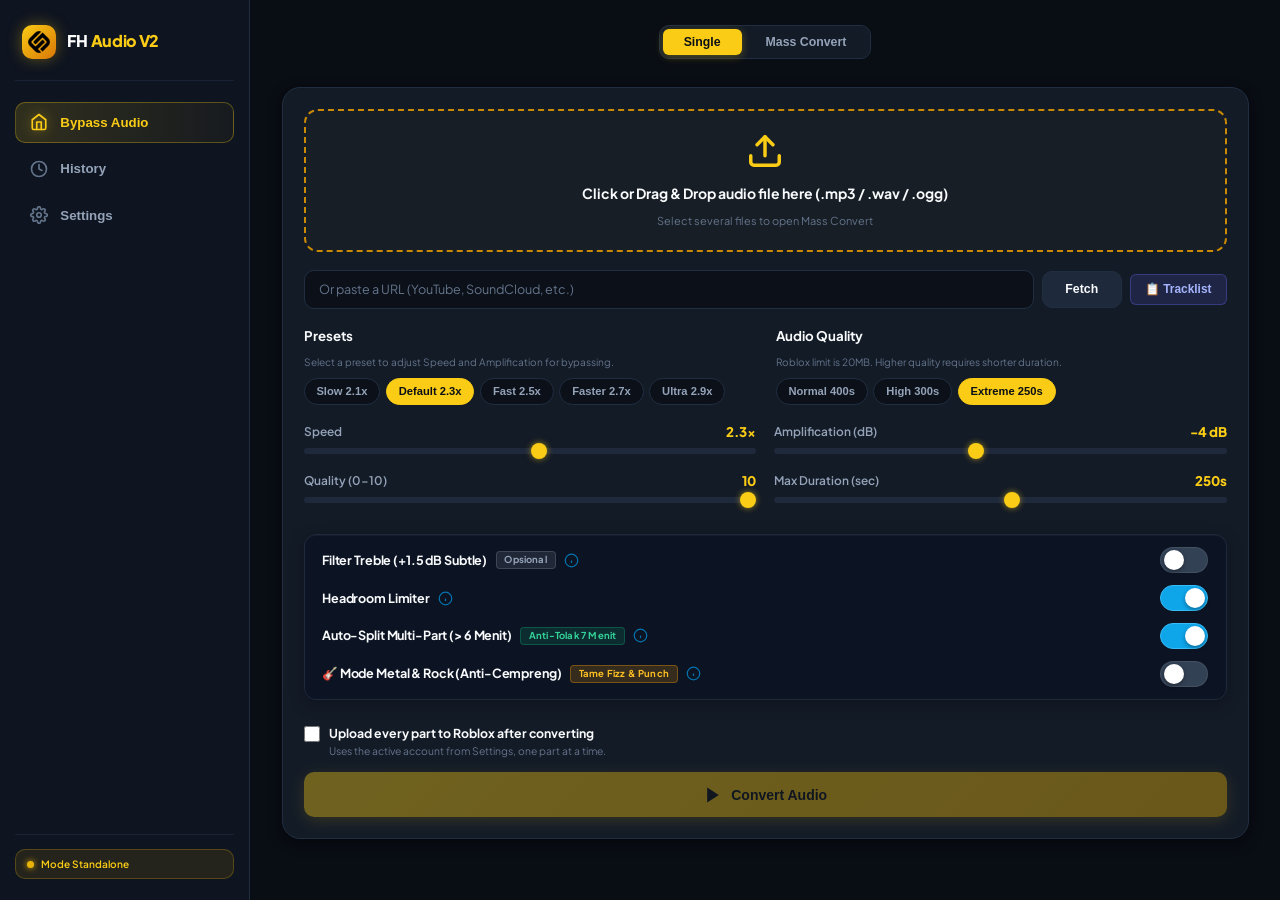
==== commit 5ec6fd99: "feat(ui): update brand logo and optimize mobile responsiveness for history and studio" ====
--- a/index.html
+++ b/index.html
@@ -11,8 +11,11 @@
   <link rel="preconnect" href="https://fonts.gstatic.com" crossorigin>
   <link href="https://fonts.googleapis.com/css2?family=Plus+Jakarta+Sans:wght@400;500;600;700;800&family=JetBrains+Mono:wght@500;700&display=swap" rel="stylesheet">
 
+  <!-- Favicon -->
+  <link rel="icon" type="image/png" href="./src/assets/logo.png" />
+
   <!-- Main Styling -->
-  <link rel="stylesheet" href="./src/styles/main.css?v=7" />
+  <link rel="stylesheet" href="./src/styles/main.css?v=8" />
 </head>
 <body>
 
@@ -23,10 +26,7 @@
     <aside class="sidebar">
       <div class="brand-section">
         <div class="brand-icon">
-          <svg width="20" height="20" viewBox="0 0 24 24" fill="none" stroke="currentColor" stroke-width="2.6" stroke-linecap="round" stroke-linejoin="round">
-            <circle cx="12" cy="12" r="10"></circle>
-            <polyline points="12 6 12 12 16 14"></polyline>
-          </svg>
+          <img src="./src/assets/logo.png" alt="FH Logo" class="brand-logo-img" />
         </div>
         <div class="brand-text">
           <div class="brand-title">FH <span>Audio V2</span></div>
@@ -73,6 +73,20 @@
          MAIN CONTENT AREA
          ========================================== -->
     <main class="main-content custom-scroll">
+
+      <!-- Mobile Top Brand Bar (Visible only on <= 768px) -->
+      <header class="mobile-top-header">
+        <div class="mobile-brand-wrap">
+          <div class="brand-icon mobile">
+            <img src="./src/assets/logo.png" alt="FH Logo" class="brand-logo-img" />
+          </div>
+          <div class="mobile-brand-title">FH <span>AUDIO</span> <span class="mobile-v2-badge">V2</span></div>
+        </div>
+        <div class="mobile-status-tag" id="mobileStatusTag" title="Engine Status">
+          <span class="status-indicator-dot"></span>
+          <span>ONLINE</span>
+        </div>
+      </header>
 
       <!-- ==========================================
            TAB 1: BYPASS AUDIO
--- a/src/styles/main.css
+++ b/src/styles/main.css
@@ -122,6 +122,19 @@
   color: #0b0f17;
   box-shadow: 0 0 15px rgba(250, 204, 21, 0.35);
   flex-shrink: 0;
+  overflow: hidden;
+}
+
+.brand-logo-img {
+  width: 22px;
+  height: 22px;
+  object-fit: contain;
+  display: block;
+}
+
+.brand-icon.mobile .brand-logo-img {
+  width: 20px;
+  height: 20px;
 }
 
 .brand-text {
@@ -3613,3 +3626,746 @@
   border-color: #f59e0b !important;
 }
 
+/* Desktop default: mobile top bar hidden */
+.mobile-top-header {
+  display: none;
+}
+
+/* ==========================================================================
+   MOBILE RESPONSIVE SUITE (Screen <= 768px)
+   ========================================================================== */
+@media (max-width: 768px) {
+  html, body {
+    overflow-y: auto !important;
+    height: 100%;
+    -webkit-overflow-scrolling: touch;
+  }
+
+  .app-wrapper {
+    flex-direction: column !important;
+    width: 100% !important;
+    min-height: 100vh;
+    height: auto !important;
+    overflow-x: hidden !important;
+  }
+
+  /* Mobile Top Brand Bar (Sticky header) */
+  .mobile-top-header {
+    display: flex !important;
+    justify-content: space-between;
+    align-items: center;
+    padding: 0.75rem 1rem;
+    background: rgba(11, 15, 23, 0.92);
+    border-bottom: 1px solid rgba(255, 255, 255, 0.08);
+    position: sticky;
+    top: 0;
+    left: 0;
+    right: 0;
+    z-index: 90;
+    backdrop-filter: blur(16px);
+    -webkit-backdrop-filter: blur(16px);
+  }
+
+  .mobile-brand-wrap {
+    display: flex;
+    align-items: center;
+    gap: 0.6rem;
+  }
+
+  .brand-icon.mobile {
+    width: 30px;
+    height: 30px;
+    border-radius: 8px;
+    background: linear-gradient(135deg, #facc15 0%, #d97706 100%);
+    display: flex;
+    align-items: center;
+    justify-content: center;
+    color: #0b0f17;
+  }
+
+  .mobile-brand-title {
+    font-size: 1.05rem;
+    font-weight: 800;
+    letter-spacing: -0.01em;
+    color: #ffffff;
+    display: flex;
+    align-items: center;
+    gap: 0.25rem;
+  }
+
+  .mobile-brand-title span {
+    color: #facc15;
+  }
+
+  .mobile-v2-badge {
+    font-size: 0.62rem;
+    font-weight: 800;
+    background: rgba(56, 189, 248, 0.18);
+    color: #38bdf8;
+    border: 1px solid rgba(56, 189, 248, 0.35);
+    padding: 0.15rem 0.4rem;
+    border-radius: 4px;
+    line-height: 1.2;
+    margin-left: 0.25rem;
+  }
+
+  .mobile-status-tag {
+    display: flex;
+    align-items: center;
+    gap: 0.35rem;
+    font-size: 0.68rem;
+    font-weight: 800;
+    color: #4ade80;
+    background: rgba(34, 197, 94, 0.12);
+    border: 1px solid rgba(34, 197, 94, 0.25);
+    padding: 0.25rem 0.6rem;
+    border-radius: 999px;
+  }
+
+  /* Main Content: Full width with space for bottom navigation */
+  .main-content {
+    padding: 1rem 0.85rem 5.5rem 0.85rem !important;
+    width: 100% !important;
+    height: auto !important;
+    min-height: calc(100vh - 60px) !important;
+    overflow-y: visible !important;
+    overflow-x: hidden !important;
+  }
+
+  /* Bottom Navigation Bar */
+  .sidebar {
+    position: fixed !important;
+    bottom: 0 !important;
+    left: 0 !important;
+    right: 0 !important;
+    width: 100% !important;
+    min-width: 0 !important;
+    height: 64px !important;
+    z-index: 999 !important;
+    flex-direction: row !important;
+    border-right: none !important;
+    border-top: 1px solid rgba(255, 255, 255, 0.1) !important;
+    background: rgba(11, 15, 23, 0.88) !important;
+    backdrop-filter: blur(20px) !important;
+    -webkit-backdrop-filter: blur(20px) !important;
+    padding: 0 0.5rem !important;
+    justify-content: space-around !important;
+    align-items: center !important;
+    box-shadow: 0 -8px 24px rgba(0, 0, 0, 0.55) !important;
+  }
+
+  .sidebar .brand-section {
+    display: none !important;
+  }
+
+  .sidebar .sidebar-footer {
+    display: none !important;
+  }
+
+  .sidebar-nav {
+    flex-direction: row !important;
+    margin: 0 !important;
+    width: 100% !important;
+    justify-content: space-around !important;
+    align-items: center !important;
+    gap: 0.35rem !important;
+  }
+
+  .nav-item {
+    flex-direction: column !important;
+    gap: 0.2rem !important;
+    padding: 0.35rem 0.5rem !important;
+    font-size: 0.68rem !important;
+    align-items: center !important;
+    text-align: center !important;
+    border-radius: 8px !important;
+    justify-content: center !important;
+    width: auto !important;
+    flex: 1 !important;
+    background: transparent !important;
+    border: 1px solid transparent !important;
+  }
+
+  .nav-item svg {
+    width: 20px !important;
+    height: 20px !important;
+    color: #64748b !important;
+  }
+
+  .nav-item span {
+    font-size: 0.68rem !important;
+    font-weight: 700 !important;
+    color: #94a3b8 !important;
+  }
+
+  .nav-item.active {
+    background: rgba(250, 204, 21, 0.12) !important;
+    border-color: rgba(250, 204, 21, 0.35) !important;
+  }
+
+  .nav-item.active svg {
+    color: #facc15 !important;
+    filter: drop-shadow(0 0 6px rgba(250, 204, 21, 0.6)) !important;
+  }
+
+  .nav-item.active span {
+    color: #facc15 !important;
+  }
+
+  /* YouTube Section & Convert Cards */
+  .bypass-card {
+    padding: 1rem !important;
+    border-radius: 14px !important;
+  }
+
+  .yt-input-row {
+    flex-direction: column !important;
+    gap: 0.5rem !important;
+  }
+
+  .btn-fetch-yt {
+    width: 100% !important;
+    justify-content: center !important;
+    padding: 0.75rem 1rem !important;
+  }
+
+  .yt-action-buttons-grid {
+    grid-template-columns: 1fr !important;
+    gap: 0.65rem !important;
+  }
+
+  .btn-yt-action {
+    width: 100% !important;
+    justify-content: center !important;
+    padding: 0.75rem 1rem !important;
+  }
+
+  .yt-quality-pills-row {
+    flex-wrap: wrap !important;
+    gap: 0.35rem !important;
+  }
+
+  .yt-quality-pill {
+    flex: 1 1 calc(50% - 0.35rem) !important;
+    text-align: center !important;
+  }
+
+  /* Waveform Card & Trimmer */
+  .waveform-card {
+    padding: 0.85rem !important;
+    border-radius: 14px !important;
+    margin-top: 0.75rem !important;
+  }
+
+  .waveform-container-outer {
+    height: 140px !important;
+  }
+
+  .waveform-canvas {
+    height: 140px !important;
+    touch-action: none !important;
+  }
+
+  .waveform-ruler {
+    font-size: 0.68rem !important;
+    padding: 0.25rem 0.5rem !important;
+  }
+
+  .trimmer-controls-bar {
+    padding: 0.85rem !important;
+    gap: 0.85rem !important;
+    border-radius: 10px !important;
+  }
+
+  /* Center the Play button on Mobile */
+  .trimmer-play-row {
+    flex-direction: column !important;
+    align-items: center !important;
+    gap: 0.85rem !important;
+  }
+
+  .trimmer-play-left {
+    width: 100% !important;
+    justify-content: center !important;
+    gap: 1.15rem !important;
+  }
+
+  .btn-circle-play {
+    width: 54px !important;
+    height: 54px !important;
+    min-width: 54px !important;
+    box-shadow: 0 0 16px rgba(14, 165, 233, 0.4) !important;
+  }
+
+  .btn-restart-start {
+    width: 38px !important;
+    height: 38px !important;
+  }
+
+  .trimmer-time-display-wrap {
+    font-size: 0.95rem !important;
+  }
+
+  .preview-mode-switch-group {
+    width: 100% !important;
+    display: flex !important;
+    justify-content: space-between !important;
+    overflow-x: auto !important;
+    -webkit-overflow-scrolling: touch !important;
+    padding: 3px !important;
+    gap: 3px !important;
+  }
+
+  .btn-preview-mode {
+    flex: 1 !important;
+    text-align: center !important;
+    justify-content: center !important;
+    padding: 0.45rem 0.4rem !important;
+    font-size: 0.72rem !important;
+    white-space: nowrap !important;
+  }
+
+  .trimmer-timecode-inputs {
+    display: grid !important;
+    grid-template-columns: 1fr 1fr !important;
+    gap: 0.5rem !important;
+  }
+
+  .timecode-block {
+    padding: 0.5rem !important;
+  }
+
+  .timecode-input {
+    font-size: 0.95rem !important;
+    text-align: center !important;
+    width: 100% !important;
+  }
+
+  .btn-playhead-snap {
+    font-size: 0.68rem !important;
+    padding: 0.25rem 0.4rem !important;
+  }
+
+  /* Preset Pills & Audio Controls Grid */
+  .controls-grid {
+    grid-template-columns: 1fr !important;
+    gap: 0.85rem !important;
+  }
+
+  .control-col {
+    padding: 1rem !important;
+    border-radius: 12px !important;
+  }
+
+  .pills-row {
+    flex-wrap: wrap !important;
+    gap: 0.4rem !important;
+  }
+
+  .btn-param-pill {
+    flex: 1 1 calc(33% - 0.4rem) !important;
+    min-width: 80px !important;
+    text-align: center !important;
+    padding: 0.5rem 0.5rem !important;
+    font-size: 0.76rem !important;
+  }
+
+  /* Audio Enhancement Card & iOS Switches */
+  .audio-enhancement-card {
+    padding: 0.85rem 1rem !important;
+    gap: 0.75rem !important;
+    border-radius: 12px !important;
+  }
+
+  .enhancement-row {
+    flex-direction: row !important;
+    justify-content: space-between !important;
+    align-items: center !important;
+    gap: 0.5rem !important;
+  }
+
+  .enhancement-info-wrap {
+    gap: 0.4rem !important;
+  }
+
+  .enhancement-title {
+    font-size: 0.82rem !important;
+  }
+
+  .ios-switch {
+    width: 44px !important;
+    height: 24px !important;
+  }
+
+  .ios-slider:before {
+    height: 18px !important;
+    width: 18px !important;
+  }
+
+  .ios-switch input:checked + .ios-slider:before {
+    transform: translateX(20px) !important;
+  }
+
+  /* ==========================================================================
+     HISTORY TAB MOBILE OVERHAUL
+     ========================================================================== */
+  .history-header-row {
+    flex-direction: column !important;
+    align-items: stretch !important;
+    gap: 0.85rem !important;
+    width: 100% !important;
+  }
+
+  .history-page-title {
+    font-size: 1.35rem !important;
+    line-height: 1.25 !important;
+  }
+
+  .history-top-actions {
+    width: 100% !important;
+    display: flex !important;
+    flex-wrap: wrap !important;
+    gap: 0.5rem !important;
+  }
+
+  .btn-top-upload-all {
+    width: 100% !important;
+    flex: 1 1 100% !important;
+    justify-content: center !important;
+    padding: 0.75rem 1rem !important;
+    font-size: 0.88rem !important;
+    order: -1 !important;
+  }
+
+  .btn-top-export {
+    flex: 1 1 calc(50% - 0.5rem) !important;
+    min-width: 130px !important;
+    justify-content: center !important;
+    padding: 0.55rem 0.65rem !important;
+    font-size: 0.78rem !important;
+  }
+
+  .stats-cards-grid {
+    grid-template-columns: 1fr 1fr 1fr !important;
+    gap: 0.45rem !important;
+  }
+
+  .stat-card {
+    padding: 0.75rem 0.35rem !important;
+    min-height: 85px !important;
+    text-align: center !important;
+  }
+
+  .stat-num {
+    font-size: 1.3rem !important;
+  }
+
+  .stat-label {
+    font-size: 0.65rem !important;
+  }
+
+  .filter-tabs-row {
+    overflow-x: auto !important;
+    flex-wrap: nowrap !important;
+    -webkit-overflow-scrolling: touch !important;
+    padding-bottom: 0.45rem !important;
+    gap: 0.4rem !important;
+  }
+
+  .filter-tab-pill {
+    flex-shrink: 0 !important;
+    padding: 0.4rem 0.75rem !important;
+    font-size: 0.78rem !important;
+  }
+
+  /* History Card Mobile Layout */
+  .history-card {
+    padding: 1rem !important;
+    border-radius: 14px !important;
+    gap: 0.85rem !important;
+    overflow: hidden !important;
+  }
+
+  /* Card Top Row: Stack vertically on mobile so title is NEVER crushed */
+  .history-card-top {
+    flex-direction: column !important;
+    align-items: stretch !important;
+    gap: 0.75rem !important;
+    width: 100% !important;
+  }
+
+  .history-card-meta-left {
+    display: flex !important;
+    align-items: flex-start !important;
+    gap: 0.75rem !important;
+    width: 100% !important;
+    overflow: visible !important;
+  }
+
+  .history-thumb {
+    width: 48px !important;
+    height: 48px !important;
+    min-width: 48px !important;
+    border-radius: 8px !important;
+    flex-shrink: 0 !important;
+  }
+
+  .history-title-wrap {
+    flex: 1 1 auto !important;
+    min-width: 0 !important;
+    overflow: visible !important;
+  }
+
+  .history-title-row {
+    display: flex !important;
+    align-items: flex-start !important;
+    gap: 0.4rem !important;
+    width: 100% !important;
+  }
+
+  .history-song-title {
+    font-size: 0.95rem !important;
+    font-weight: 700 !important;
+    color: #facc15 !important;
+    white-space: normal !important;
+    word-break: break-word !important;
+    line-height: 1.35 !important;
+    overflow: visible !important;
+    text-overflow: unset !important;
+  }
+
+  .history-timestamp {
+    font-size: 0.72rem !important;
+    color: #64748b !important;
+    margin-top: 0.25rem !important;
+  }
+
+  /* Action Buttons under the title */
+  .history-card-top-right {
+    width: 100% !important;
+    display: flex !important;
+    align-items: center !important;
+    gap: 0.5rem !important;
+    border-top: 1px solid rgba(255, 255, 255, 0.06) !important;
+    padding-top: 0.65rem !important;
+  }
+
+  .btn-open-in-studio,
+  .btn-preview-real-song {
+    flex: 1 1 0 !important;
+    justify-content: center !important;
+    padding: 0.55rem 0.5rem !important;
+    font-size: 0.78rem !important;
+    text-align: center !important;
+    white-space: nowrap !important;
+    border-radius: 8px !important;
+  }
+
+  .btn-delete-card {
+    width: 38px !important;
+    height: 38px !important;
+    min-width: 38px !important;
+    border-radius: 8px !important;
+    flex-shrink: 0 !important;
+  }
+
+  /* Parameters Grid (Speed, Vol, Quality, Max Part) */
+  .history-params-row {
+    display: grid !important;
+    grid-template-columns: repeat(2, 1fr) !important;
+    gap: 0.45rem !important;
+    width: 100% !important;
+  }
+
+  .history-param-chip {
+    width: 100% !important;
+    justify-content: space-between !important;
+    font-size: 0.72rem !important;
+    padding: 0.4rem 0.6rem !important;
+    border-radius: 6px !important;
+    box-sizing: border-box !important;
+  }
+
+  .history-alias-row {
+    flex-direction: column !important;
+    align-items: flex-start !important;
+    gap: 0.4rem !important;
+    width: 100% !important;
+  }
+
+  /* Part Items in History */
+  .history-part-item {
+    flex-direction: column !important;
+    align-items: stretch !important;
+    gap: 0.65rem !important;
+    padding: 0.75rem 0.85rem !important;
+    border-radius: 10px !important;
+    background-color: #0b0f1a !important;
+    border: 1px solid #1a2538 !important;
+  }
+
+  .history-part-item > div:first-child {
+    display: flex !important;
+    justify-content: space-between !important;
+    align-items: center !important;
+    width: 100% !important;
+    flex-wrap: wrap !important;
+    gap: 0.4rem !important;
+  }
+
+  .part-label {
+    font-size: 0.9rem !important;
+    font-weight: 800 !important;
+  }
+
+  .part-alias-pill {
+    font-size: 0.72rem !important;
+    padding: 0.2rem 0.5rem !important;
+    max-width: 100% !important;
+    overflow: hidden !important;
+    text-overflow: ellipsis !important;
+    white-space: nowrap !important;
+  }
+
+  /* Part Action Buttons: clean 2-column grid! */
+  .part-actions-group {
+    display: grid !important;
+    grid-template-columns: repeat(2, 1fr) !important;
+    gap: 0.45rem !important;
+    width: 100% !important;
+  }
+
+  .btn-part-preview,
+  .btn-part-preview-real,
+  .btn-part-explorer,
+  .btn-part-upload,
+  .btn-part-reconvert {
+    width: 100% !important;
+    padding: 0.5rem 0.4rem !important;
+    font-size: 0.74rem !important;
+    border-radius: 8px !important;
+    text-align: center !important;
+    justify-content: center !important;
+    white-space: nowrap !important;
+    overflow: hidden !important;
+    text-overflow: ellipsis !important;
+  }
+
+  /* Status pills in parts */
+  .status-pill {
+    grid-column: span 2 !important;
+    justify-content: center !important;
+    padding: 0.45rem 0.65rem !important;
+    font-size: 0.75rem !important;
+    text-align: center !important;
+    border-radius: 6px !important;
+    width: 100% !important;
+  }
+
+  .asset-id-badge {
+    grid-column: span 2 !important;
+    justify-content: center !important;
+    width: 100% !important;
+    padding: 0.4rem 0.6rem !important;
+    font-size: 0.72rem !important;
+  }
+
+  .reviewing-group {
+    grid-column: span 2 !important;
+    display: flex !important;
+    flex-direction: column !important;
+    gap: 0.35rem !important;
+    width: 100% !important;
+  }
+
+  .reviewing-group .status-pill {
+    width: 100% !important;
+  }
+
+  .reviewing-group .btn-check-moderation {
+    width: 100% !important;
+    justify-content: center !important;
+    padding: 0.45rem !important;
+  }
+
+  /* Settings Tab */
+  .settings-card {
+    padding: 1rem !important;
+    border-radius: 14px !important;
+  }
+
+  .settings-header-row {
+    flex-direction: column !important;
+    align-items: flex-start !important;
+    gap: 0.75rem !important;
+  }
+
+  .settings-actions-wrap {
+    width: 100% !important;
+    justify-content: flex-start !important;
+    gap: 0.5rem !important;
+  }
+
+  .btn-tutorial-toggle, .btn-add-account {
+    flex: 1 !important;
+    justify-content: center !important;
+    text-align: center !important;
+    font-size: 0.8rem !important;
+    padding: 0.55rem 0.75rem !important;
+  }
+
+  .account-item {
+    flex-direction: column !important;
+    align-items: flex-start !important;
+    gap: 0.75rem !important;
+  }
+
+  .account-actions-right {
+    width: 100% !important;
+    display: flex !important;
+    justify-content: flex-end !important;
+    gap: 0.5rem !important;
+  }
+
+  .api-tutorial-steps {
+    grid-template-columns: 1fr !important;
+    gap: 0.65rem !important;
+  }
+
+  .api-tutorial-tabs-row {
+    flex-direction: column !important;
+    gap: 0.4rem !important;
+  }
+
+  .tutor-type-pill {
+    width: 100% !important;
+    justify-content: center !important;
+  }
+
+  .api-tutorial-header {
+    flex-direction: column !important;
+    align-items: flex-start !important;
+    gap: 0.6rem !important;
+  }
+
+  .api-tutorial-header-actions {
+    width: 100% !important;
+    justify-content: space-between !important;
+  }
+
+  /* Modals */
+  .modal-dialog {
+    width: 95% !important;
+    max-width: 95% !important;
+    padding: 1.25rem !important;
+    max-height: 90vh !important;
+    overflow-y: auto !important;
+    margin: auto !important;
+  }
+
+  .modal-backdrop {
+    padding: 0.75rem !important;
+    align-items: center !important;
+  }
+}
+
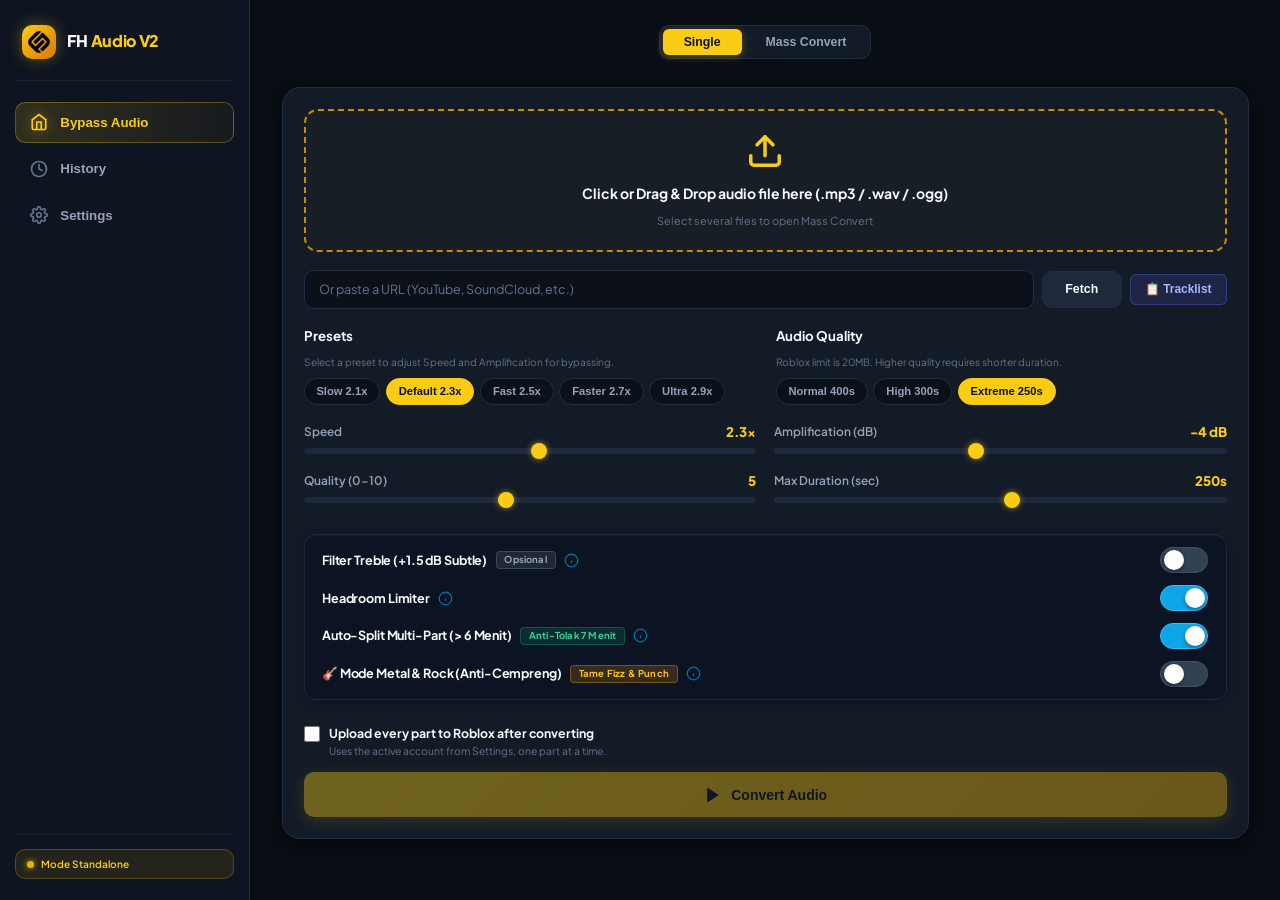
==== commit b733caec: "fix: default OGG quality 5, stream fetch-audio, no silent WAV fallback, skip disk sync on https, deb" ====
--- a/index.html
+++ b/index.html
@@ -378,9 +378,9 @@
             <div class="slider-item">
               <div class="slider-label-row">
                 <span>Quality (0-10)</span>
-                <span id="valQuality" class="slider-val-tag">10</span>
-              </div>
-              <input type="range" id="sliderQuality" class="custom-range" min="1" max="10" step="1" value="10" />
+                <span id="valQuality" class="slider-val-tag">5</span>
+              </div>
+              <input type="range" id="sliderQuality" class="custom-range" min="1" max="10" step="1" value="5" />
             </div>
 
             <!-- Max Duration Slider -->
@@ -926,6 +926,72 @@
             <span class="naming-preview-hint">✓ Roblox hanya menerima nama scene musik game alami di atas. Judul asli lagu tetap tersimpan lengkap di Riwayat dan Ekspor Anda.</span>
           </div>
         </div>
+
+        <!-- Section 3: Backup & Multi-Device Sync -->
+        <div class="settings-card">
+          <div class="settings-header-row">
+            <div>
+              <h2 class="settings-section-title">Cadangan &amp; Sinkronisasi Data</h2>
+              <p class="settings-section-sub">Ekspor dan impor data riwayat lagu, status aset Roblox, akun API, dan pengaturan ke file <code>.json</code>. Fitur ini memungkinkan Anda memindahkan data antar PC, Laptop, dan HP (Vercel) dengan aman tanpa database luar.</p>
+            </div>
+            <div id="backupDataBadge" class="backup-stats-badge">
+              <span>0 Lagu • 0 Akun</span>
+            </div>
+          </div>
+
+          <div class="backup-actions-grid">
+            <!-- Card Ekspor -->
+            <div class="backup-card-action">
+              <div class="backup-action-info">
+                <div class="backup-action-icon">
+                  <svg width="20" height="20" viewBox="0 0 24 24" fill="none" stroke="currentColor" stroke-width="2.2">
+                    <path d="M21 15v4a2 2 0 0 1-2 2H5a2 2 0 0 1-2-2v-4"></path>
+                    <polyline points="7 10 12 15 17 10"></polyline>
+                    <line x1="12" y1="15" x2="12" y2="3"></line>
+                  </svg>
+                </div>
+                <div>
+                  <h4 class="backup-action-title">Ekspor Cadangan</h4>
+                  <p class="backup-action-sub">Unduh file <code>fhaudio_backup.json</code> berisi riwayat lagu, status ID aset, dan akun API yang ada di perangkat ini.</p>
+                </div>
+              </div>
+              <button type="button" id="btnExportBackup" class="btn-backup-export">
+                <svg width="16" height="16" viewBox="0 0 24 24" fill="none" stroke="currentColor" stroke-width="2.2"><path d="M21 15v4a2 2 0 0 1-2 2H5a2 2 0 0 1-2-2v-4"></path><polyline points="7 10 12 15 17 10"></polyline><line x1="12" y1="15" x2="12" y2="3"></line></svg>
+                <span>Unduh Cadangan (.json)</span>
+              </button>
+            </div>
+
+            <!-- Card Impor -->
+            <div class="backup-card-action">
+              <div class="backup-action-info">
+                <div class="backup-action-icon import">
+                  <svg width="20" height="20" viewBox="0 0 24 24" fill="none" stroke="currentColor" stroke-width="2.2">
+                    <path d="M21 15v4a2 2 0 0 1-2 2H5a2 2 0 0 1-2-2v-4"></path>
+                    <polyline points="17 8 12 3 7 8"></polyline>
+                    <line x1="12" y1="3" x2="12" y2="15"></line>
+                  </svg>
+                </div>
+                <div>
+                  <h4 class="backup-action-title">Pulihkan / Impor Cadangan</h4>
+                  <p class="backup-action-sub">Pilih file <code>.json</code> cadangan dari PC/HP lain untuk menyatukan atau mengganti data di perangkat ini.</p>
+                </div>
+              </div>
+
+              <div class="backup-import-controls">
+                <select id="selImportMode" class="form-select backup-mode-select" title="Mode Impor Cadangan">
+                  <option value="merge" selected>➕ Gabungkan (Merge - Tidak menghapus data lama)</option>
+                  <option value="replace">⚠️ Timpa Semua (Replace - Hapus data lokal dan ganti)</option>
+                </select>
+
+                <input type="file" id="inputImportBackup" accept=".json,application/json" style="display:none;" />
+                <button type="button" id="btnTriggerImportBackup" class="btn-backup-import">
+                  <svg width="16" height="16" viewBox="0 0 24 24" fill="none" stroke="currentColor" stroke-width="2.2"><path d="M21 15v4a2 2 0 0 1-2 2H5a2 2 0 0 1-2-2v-4"></path><polyline points="17 8 12 3 7 8"></polyline><line x1="12" y1="3" x2="12" y2="15"></line></svg>
+                  <span>Pilih File &amp; Pulihkan</span>
+                </button>
+              </div>
+            </div>
+          </div>
+        </div>
       </section>
 
     </main>
--- a/src/styles/main.css
+++ b/src/styles/main.css
@@ -1575,13 +1575,111 @@
   pointer-events: none;
 }
 
-/* HISTORY CARDS LIST */
+/* HISTORY CARDS LIST & DATE SECTIONS */
 .history-list {
   display: flex;
   flex-direction: column;
   gap: 1.25rem;
   width: 100%;
   margin-top: 0.25rem;
+}
+
+.history-date-group {
+  display: flex;
+  flex-direction: column;
+  gap: 0.85rem;
+  width: 100%;
+  margin-bottom: 0.5rem;
+}
+
+.history-date-header {
+  display: flex;
+  align-items: center;
+  justify-content: space-between;
+  padding: 0.65rem 1rem;
+  background: rgba(18, 24, 38, 0.88);
+  backdrop-filter: blur(10px);
+  -webkit-backdrop-filter: blur(10px);
+  border: 1px solid rgba(255, 255, 255, 0.08);
+  border-radius: 12px;
+  cursor: pointer;
+  user-select: none;
+  transition: all 0.2s ease;
+  position: sticky;
+  top: 0.5rem;
+  z-index: 10;
+  box-shadow: 0 4px 15px rgba(0, 0, 0, 0.35);
+}
+
+.history-date-header:hover {
+  background: rgba(26, 36, 56, 0.95);
+  border-color: rgba(250, 204, 21, 0.35);
+}
+
+.history-date-header-left {
+  display: flex;
+  align-items: center;
+  gap: 0.65rem;
+}
+
+.history-date-icon {
+  font-size: 1.05rem;
+}
+
+.history-date-title {
+  font-size: 0.92rem;
+  font-weight: 700;
+  color: #f1f5f9;
+  letter-spacing: -0.01em;
+}
+
+.history-date-badge {
+  font-size: 0.72rem;
+  font-weight: 700;
+  padding: 0.15rem 0.55rem;
+  border-radius: 9999px;
+  background: rgba(250, 204, 21, 0.12);
+  color: #facc15;
+  border: 1px solid rgba(250, 204, 21, 0.3);
+}
+
+.history-date-header-right {
+  display: flex;
+  align-items: center;
+  gap: 0.45rem;
+  color: #64748b;
+}
+
+.history-date-toggle-hint {
+  font-size: 0.72rem;
+  font-weight: 500;
+  display: none;
+}
+
+@media (min-width: 640px) {
+  .history-date-toggle-hint {
+    display: inline-block;
+  }
+}
+
+.history-date-arrow {
+  color: #94a3b8;
+  transition: transform 0.25s ease;
+}
+
+.history-date-group.collapsed .history-date-arrow {
+  transform: rotate(-90deg);
+}
+
+.history-date-cards {
+  display: flex;
+  flex-direction: column;
+  gap: 1.15rem;
+  width: 100%;
+}
+
+.history-date-group.collapsed .history-date-cards {
+  display: none;
 }
 
 .history-card {
@@ -2591,6 +2689,148 @@
   font-size: 0.74rem;
   color: var(--text-dim);
   margin-top: 0.25rem;
+}
+
+/* ==========================================================================
+   BACKUP & MULTI-DEVICE SYNC
+   ========================================================================== */
+
+.backup-stats-badge {
+  background: rgba(59, 130, 246, 0.12);
+  border: 1px solid rgba(59, 130, 246, 0.3);
+  color: #60a5fa;
+  padding: 0.35rem 0.8rem;
+  border-radius: var(--radius-full);
+  font-size: 0.78rem;
+  font-weight: 700;
+  display: inline-flex;
+  align-items: center;
+  gap: 0.35rem;
+  box-shadow: 0 2px 8px rgba(0, 0, 0, 0.2);
+}
+
+.backup-actions-grid {
+  display: grid;
+  grid-template-columns: repeat(auto-fit, minmax(280px, 1fr));
+  gap: 1.1rem;
+  margin-top: 0.5rem;
+}
+
+.backup-card-action {
+  background: var(--bg-surface);
+  border: 1px solid var(--border-color);
+  border-radius: var(--radius-lg);
+  padding: 1.25rem;
+  display: flex;
+  flex-direction: column;
+  justify-content: space-between;
+  gap: 1.25rem;
+  transition: border-color var(--transition-fast), transform var(--transition-fast), box-shadow var(--transition-fast);
+}
+
+.backup-card-action:hover {
+  border-color: rgba(245, 158, 11, 0.35);
+  box-shadow: 0 4px 16px rgba(0, 0, 0, 0.25);
+}
+
+.backup-action-info {
+  display: flex;
+  gap: 0.9rem;
+  align-items: flex-start;
+}
+
+.backup-action-icon {
+  width: 40px;
+  height: 40px;
+  min-width: 40px;
+  border-radius: var(--radius-md);
+  background: rgba(245, 158, 11, 0.12);
+  color: var(--accent-gold);
+  border: 1px solid rgba(245, 158, 11, 0.28);
+  display: flex;
+  align-items: center;
+  justify-content: center;
+}
+
+.backup-action-icon.import {
+  background: rgba(16, 185, 129, 0.12);
+  color: #34d399;
+  border-color: rgba(16, 185, 129, 0.28);
+}
+
+.backup-action-title {
+  font-size: 0.95rem;
+  font-weight: 700;
+  color: var(--text-main);
+  margin-bottom: 0.25rem;
+}
+
+.backup-action-sub {
+  font-size: 0.78rem;
+  color: var(--text-dim);
+  line-height: 1.45;
+}
+
+.backup-import-controls {
+  display: flex;
+  flex-direction: column;
+  gap: 0.65rem;
+}
+
+.backup-mode-select {
+  background-color: var(--bg-input);
+  border: 1px solid var(--border-color);
+  color: var(--text-main);
+  padding: 0.6rem 0.8rem;
+  border-radius: var(--radius-md);
+  font-size: 0.82rem;
+  font-weight: 600;
+  cursor: pointer;
+  outline: none;
+  transition: border-color var(--transition-fast);
+}
+
+.backup-mode-select:focus {
+  border-color: var(--accent-gold);
+}
+
+.btn-backup-export,
+.btn-backup-import {
+  display: inline-flex;
+  align-items: center;
+  justify-content: center;
+  gap: 0.5rem;
+  padding: 0.68rem 1rem;
+  border-radius: var(--radius-md);
+  font-size: 0.85rem;
+  font-weight: 700;
+  cursor: pointer;
+  transition: all var(--transition-fast);
+  width: 100%;
+}
+
+.btn-backup-export {
+  background: linear-gradient(135deg, rgba(245, 158, 11, 0.15), rgba(217, 119, 6, 0.25));
+  border: 1px solid rgba(245, 158, 11, 0.4);
+  color: var(--accent-gold);
+}
+
+.btn-backup-export:hover {
+  background: linear-gradient(135deg, rgba(245, 158, 11, 0.25), rgba(217, 119, 6, 0.35));
+  border-color: var(--accent-gold);
+  transform: translateY(-1px);
+}
+
+.btn-backup-import {
+  background: linear-gradient(135deg, rgba(16, 185, 129, 0.15), rgba(5, 150, 105, 0.25));
+  border: 1px solid rgba(16, 185, 129, 0.4);
+  color: #34d399;
+}
+
+.btn-backup-import:hover {
+  background: linear-gradient(135deg, rgba(16, 185, 129, 0.25), rgba(5, 150, 105, 0.35));
+  border-color: #34d399;
+  transform: translateY(-1px);
 }
 
 /* ==========================================================================
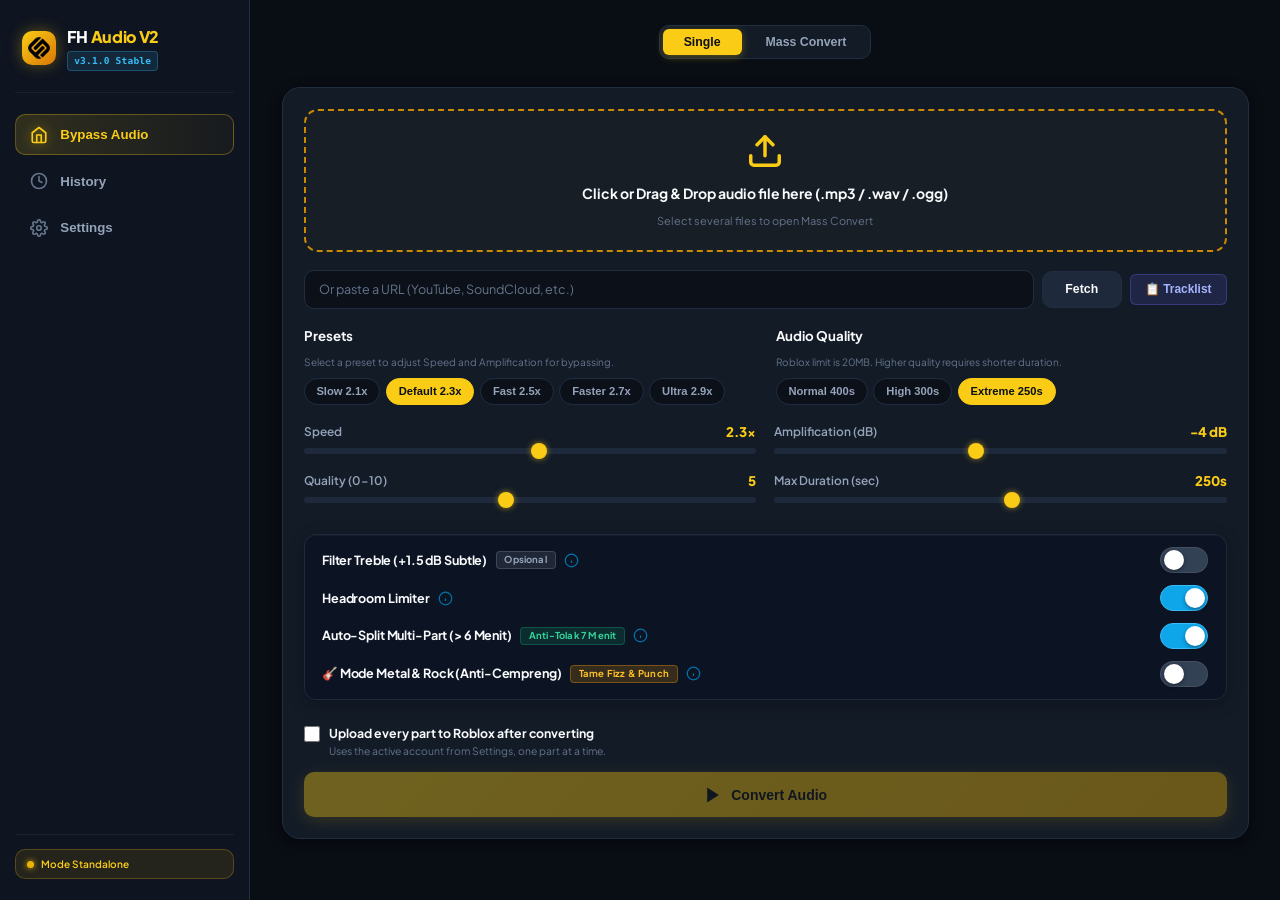
==== commit c2aec11a: "release: v3.1.0-stable - Dual downloads, speed title metadata, 1-click backup and rollback scripts" ====
--- a/index.html
+++ b/index.html
@@ -30,6 +30,7 @@
         </div>
         <div class="brand-text">
           <div class="brand-title">FH <span>Audio V2</span></div>
+          <div class="brand-version-badge" title="Versi Rilis Stabil Aktif">v3.1.0 Stable</div>
         </div>
       </div>
 
@@ -228,6 +229,13 @@
                   <svg width="13" height="13" viewBox="0 0 24 24" fill="none" stroke="currentColor" stroke-width="2"><path d="M11 4H4a2 2 0 0 0-2 2v14a2 2 0 0 0 2 2h14a2 2 0 0 0 2-2v-7"></path><path d="M18.5 2.5a2.121 2.121 0 0 1 3 3L12 15l-4 1 1-4 9.5-9.5z"></path></svg>
                 </button>
               </div>
+            </div>
+            <div class="source-actions-right">
+              <button type="button" id="btnDownloadSourceAudio" class="btn-download-source-audio" title="Unduh file audio master mentah/asli (MP3) dari YouTube">
+                <svg width="14" height="14" viewBox="0 0 24 24" fill="none" stroke="currentColor" stroke-width="2.2"><path d="M21 15v4a2 2 0 0 1-2 2H5a2 2 0 0 1-2-2v-4"></path><polyline points="7 10 12 15 17 10"></polyline><line x1="12" y1="15" x2="12" y2="3"></line></svg>
+                <span>Unduh MP3 Asli</span>
+                <span id="sourceAudioSizeBadge" class="source-audio-size-badge" style="display: none;"></span>
+              </button>
             </div>
           </div>
 
@@ -512,7 +520,7 @@
               <div class="result-actions-row">
                 <button type="button" id="btnDownloadResultAudio" class="btn-result-action primary">
                   <svg width="16" height="16" viewBox="0 0 24 24" fill="none" stroke="currentColor" stroke-width="2.2"><path d="M21 15v4a2 2 0 0 1-2 2H5a2 2 0 0 1-2-2v-4"></path><polyline points="7 10 12 15 17 10"></polyline><line x1="12" y1="15" x2="12" y2="3"></line></svg>
-                  Unduh Berkas Audio (.ogg)
+                  <span id="btnDownloadResultAudioText">Unduh Berkas Audio (.ogg)</span>
                 </button>
                 <button type="button" id="btnUploadResultRoblox" class="btn-result-action">
                   <svg width="16" height="16" viewBox="0 0 24 24" fill="none" stroke="currentColor" stroke-width="2.2"><polyline points="16 16 12 12 8 16"></polyline><line x1="12" y1="12" x2="12" y2="21"></line><path d="M20.39 18.39A5 5 0 0 0 18 9h-1.26A8 8 0 1 0 3 16.3"></path><polyline points="16 16 12 12 8 16"></polyline></svg>
--- a/src/styles/main.css
+++ b/src/styles/main.css
@@ -164,6 +164,21 @@
   color: var(--text-dim);
 }
 
+.brand-version-badge {
+  font-size: 0.68rem;
+  font-weight: 700;
+  font-family: 'JetBrains Mono', monospace;
+  color: #38bdf8;
+  background: rgba(56, 189, 248, 0.12);
+  border: 1px solid rgba(56, 189, 248, 0.28);
+  padding: 0.12rem 0.45rem;
+  border-radius: 4px;
+  display: inline-block;
+  align-self: flex-start;
+  margin-top: 0.2rem;
+  letter-spacing: 0.02em;
+}
+
 /* SIDEBAR NAVIGATION */
 .sidebar-nav {
   display: flex;
@@ -830,6 +845,68 @@
 .btn-edit-title-icon:hover {
   color: var(--accent-gold);
   background: rgba(250, 204, 21, 0.1);
+}
+
+.source-actions-right {
+  margin-left: auto;
+  display: flex;
+  align-items: center;
+  gap: 0.5rem;
+  flex-shrink: 0;
+}
+
+.btn-download-source-audio {
+  display: inline-flex;
+  align-items: center;
+  gap: 0.45rem;
+  padding: 0.42rem 0.85rem;
+  background: rgba(250, 204, 21, 0.12);
+  border: 1px solid rgba(250, 204, 21, 0.35);
+  color: var(--accent-gold);
+  border-radius: var(--radius-sm);
+  font-size: 0.82rem;
+  font-weight: 700;
+  cursor: pointer;
+  transition: var(--transition);
+  white-space: nowrap;
+}
+
+.btn-download-source-audio:hover {
+  background: rgba(250, 204, 21, 0.24);
+  border-color: var(--accent-gold);
+  transform: translateY(-1px);
+}
+
+.source-audio-size-badge {
+  background: rgba(0, 0, 0, 0.45);
+  color: #e2e8f0;
+  font-size: 0.72rem;
+  padding: 0.12rem 0.45rem;
+  border-radius: 4px;
+  font-family: 'JetBrains Mono', monospace;
+  font-weight: 600;
+  border: 1px solid rgba(255, 255, 255, 0.12);
+}
+
+.btn-part-download {
+  background-color: rgba(34, 197, 94, 0.15);
+  color: #4ade80;
+  border: 1px solid rgba(34, 197, 94, 0.35);
+  font-size: 0.8rem;
+  font-weight: 700;
+  padding: 0.42rem 0.95rem;
+  border-radius: 9999px;
+  cursor: pointer;
+  transition: var(--transition);
+  display: inline-flex;
+  align-items: center;
+  gap: 0.35rem;
+}
+
+.btn-part-download:hover {
+  background-color: #22c55e;
+  color: #0b0f17;
+  border-color: #22c55e;
 }
 
 /* ==========================================================================
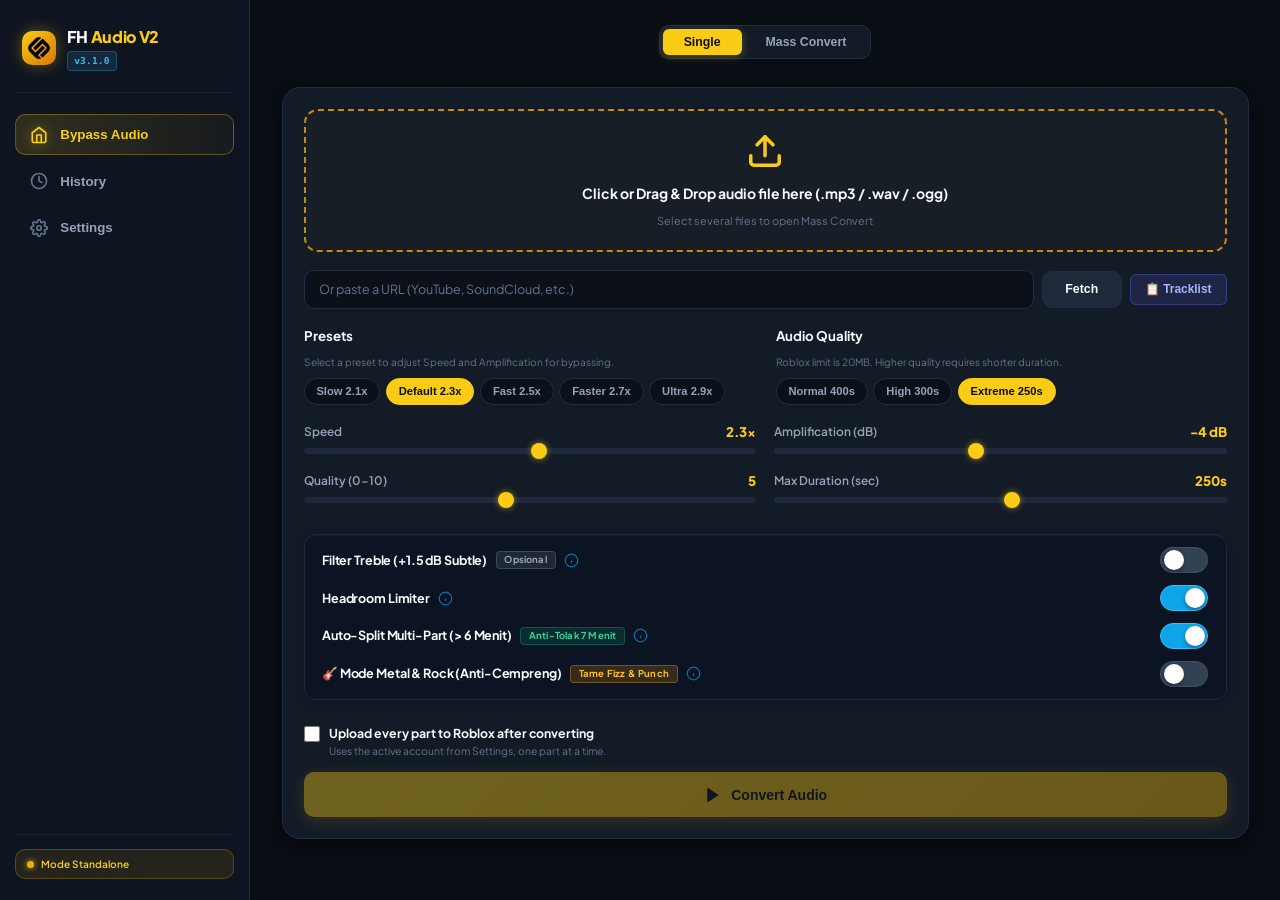
==== commit 2fbd86a1: "chore(ui): simplify version badge to v3.1.0" ====
--- a/index.html
+++ b/index.html
@@ -30,7 +30,7 @@
         </div>
         <div class="brand-text">
           <div class="brand-title">FH <span>Audio V2</span></div>
-          <div class="brand-version-badge" title="Versi Rilis Stabil Aktif">v3.1.0 Stable</div>
+          <div class="brand-version-badge" title="FH Audio Release">v3.1.0</div>
         </div>
       </div>
 
